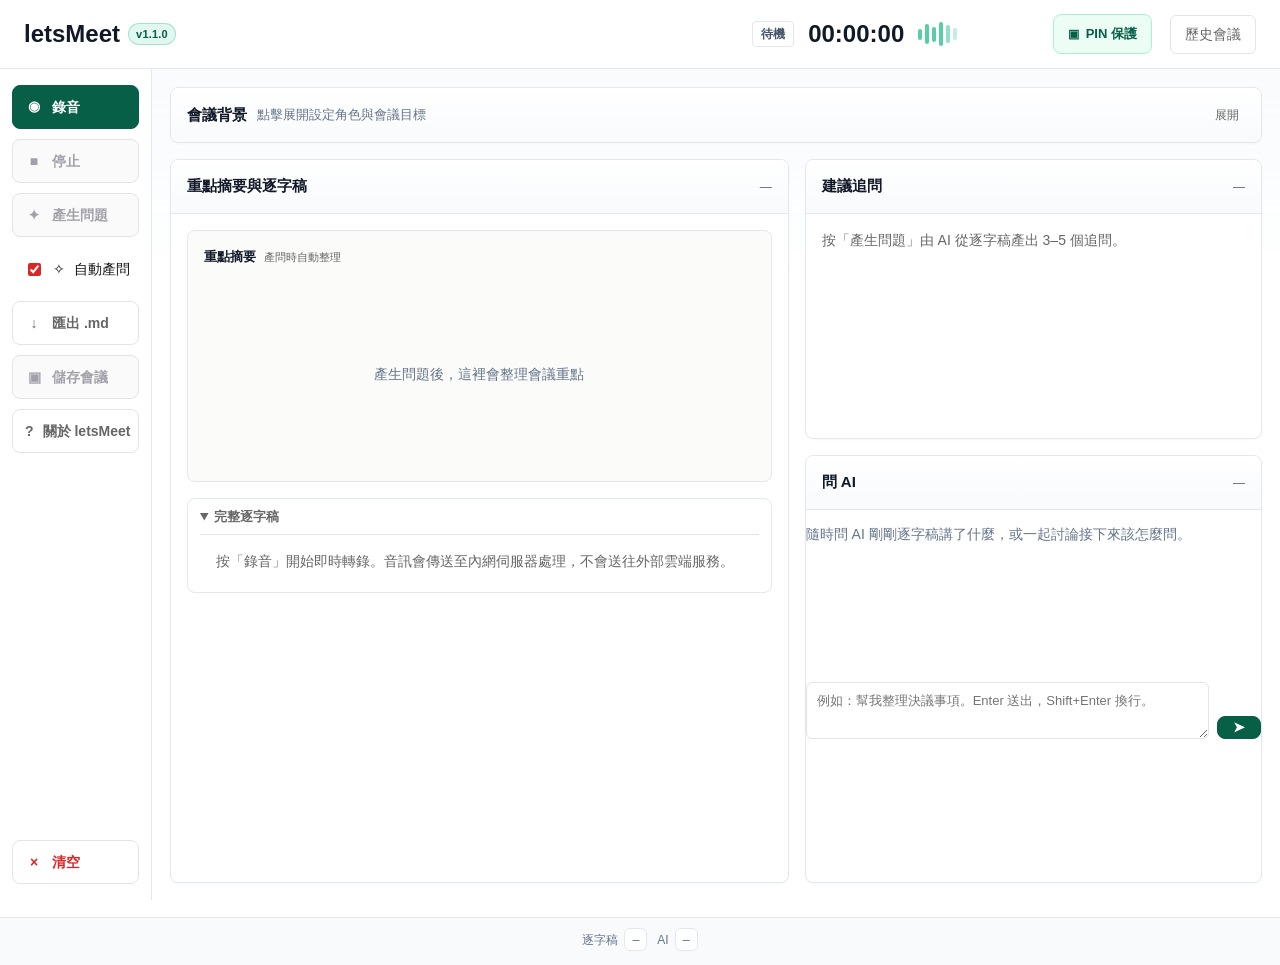
==== frontend/index.html @ a39a8313 "feat(frontend): 關於 letsMeet 面板重寫（信任敘事＋收合技術細節）+ dialog a11y/RWD + v1.1.0 - 關於面板從技術逐條說明改為三段敘事：資料流程 / 降" ====
<!doctype html>
<html lang="zh-Hant">
<head>
  <meta charset="utf-8" />
  <meta name="viewport" content="width=device-width, initial-scale=1" />
  <title>letsMeet</title>
  <link rel="stylesheet" href="assets/style.css?v=cockpit1" />
</head>
<body>
  <header class="bar">
    <div class="bar-inner">
      <span class="logo">letsMeet</span>
      <span class="app-version" title="版本">v1.1.0</span>
      <div class="session-meter" aria-label="會議狀態">
        <span id="connState" class="badge offline">待機</span>
        <span id="elapsed" class="elapsed" aria-label="已錄時間">00:00:00</span>
        <span class="waveform" aria-hidden="true">
          <span></span><span></span><span></span><span></span><span></span><span></span>
        </span>
      </div>
      <span class="pin-status" title="儲存會議時可設定四位 PIN">PIN 保護</span>
      <button id="btnHistory" class="btn ghost top-history" type="button">歷史會議</button>
    </div>
  </header>

  <main class="app-shell">
    <section class="controls" role="group" aria-label="錄音控制">
      <button id="btnStart" class="btn primary rail-action" type="button">
        <span aria-hidden="true">◉</span>
        錄音
      </button>
      <button id="btnStop" class="btn rail-action" type="button" disabled>
        <span aria-hidden="true">■</span>
        停止
      </button>
      <button id="btnAsk" class="btn rail-action" type="button" disabled
              title="逐字稿至少要 3 行才能產出有意義的問題">
        <span aria-hidden="true">✦</span>
        產生問題
      </button>
      <label id="autoAskToggle" class="toggle rail-action" title="每累積數行逐字稿,自動產出追問">
        <input id="chkAutoAsk" type="checkbox" checked />
        <span aria-hidden="true">✧</span>
        自動產問
      </label>
      <button id="btnDownload" class="btn ghost rail-action" type="button">
        <span aria-hidden="true">↓</span>
        匯出 .md
      </button>
      <button id="btnSaveMeeting" class="btn rail-action" type="button" disabled>
        <span aria-hidden="true">▣</span>
        儲存會議
      </button>
      <button id="btnAbout" class="btn ghost rail-action" type="button"
              title="了解 letsMeet 的功能、資料處理與技術細節">
        <span aria-hidden="true">?</span>
        關於 letsMeet
      </button>
      <button id="btnClear" class="btn danger-ghost rail-action" type="button"
              title="清空逐字稿與問題,需要點兩次確認">
        <span aria-hidden="true">×</span>
        清空
      </button>
    </section>

    <div class="cockpit">
      <section class="panel context-panel" aria-labelledby="h-context">
        <div class="panel-head">
          <h2 id="h-context">會議背景</h2>
          <p class="panel-subtitle">點擊展開設定角色與會議目標</p>
          <button id="btnContextToggle" class="context-toggle" type="button"
                  aria-expanded="false" aria-controls="contextBody">展開</button>
        </div>
        <div id="contextBody" class="context-body" hidden>
          <div class="preset-row" role="group" aria-label="情境範本">
            <span class="preset-label">情境範本</span>
            <button class="preset" type="button" data-preset="client">跟甲方溝通</button>
            <button class="preset" type="button" data-preset="engineer">跟工程師溝通</button>
            <button class="preset" type="button" data-preset="pm">跟 PM 溝通</button>
            <button class="preset" type="button" data-preset="eng_pm">工程師 × PM</button>
          </div>
          <div class="context-grid">
            <label class="context-field">
              <span class="context-sublabel">我的角色與重點</span>
              <textarea id="contextHint" class="context-input" rows="3"
                placeholder="例如：我是採購方，重點在價格、交期與保固。"></textarea>
            </label>
            <label class="context-field">
              <span class="context-sublabel">會議資訊</span>
              <textarea id="meetingInfo" class="context-input" rows="3"
                placeholder="例如：今天跟甲方確認驗收標準與交期，目標是敲定第一期交付範圍。"></textarea>
            </label>
          </div>
        </div>
      </section>

      <section class="panel transcript-panel" aria-labelledby="h-transcript">
        <div class="panel-head">
          <h2 id="h-transcript">重點摘要與逐字稿</h2>
          <button id="btnAskRange" class="btn-inline" type="button" hidden
                  title="只針對選取的逐字稿區間產生問題">問選取區間</button>
          <button id="btnClearSel" class="btn-inline ghost-inline" type="button" hidden
                  title="取消選取">取消選取</button>
          <span id="transcriptStat" class="stat">—</span>
        </div>

        <div id="digestArea" class="digest-area" hidden>
          <div class="digest-head">
            <span class="digest-title">重點摘要</span>
            <span class="digest-hint">產問時自動整理</span>
          </div>
          <div id="digestList" class="digest-list"></div>
        </div>

        <details id="transcriptDetails" class="transcript-details" open>
          <summary class="transcript-summary">完整逐字稿</summary>
          <div id="transcript" class="transcript" aria-live="polite">
            <p class="placeholder">
              按「錄音」開始即時轉錄。音訊會傳送至內網伺服器處理，不會送往外部雲端服務。
            </p>
          </div>
        </details>
      </section>

      <aside class="side-stack" aria-label="AI 輔助區">
        <section class="panel questions-panel" aria-labelledby="h-questions">
          <div class="panel-head">
            <h2 id="h-questions">建議追問</h2>
            <span id="questionsStat" class="stat">—</span>
          </div>
          <div id="questions" class="questions">
            <p class="placeholder">按「產生問題」由 AI 從逐字稿產出 3–5 個追問。</p>
          </div>
        </section>

        <section class="panel chat-panel" aria-labelledby="h-chat">
          <div class="panel-head">
            <h2 id="h-chat">問 AI</h2>
            <span id="chatStat" class="stat">—</span>
          </div>
          <div id="chatLog" class="chat-log" aria-live="polite">
            <p class="placeholder">
              隨時問 AI 剛剛逐字稿講了什麼，或一起討論接下來該怎麼問。
            </p>
          </div>
          <form id="chatForm" class="chat-form">
            <textarea id="chatInput" class="chat-input" rows="2"
              placeholder="例如：幫我整理決議事項。Enter 送出，Shift+Enter 換行。"></textarea>
            <button id="chatSend" class="btn primary" type="submit" aria-label="送出">➤</button>
          </form>
        </section>
      </aside>

      <div id="saveMeetingForm" class="save-meeting-form" hidden>
        <div class="save-meeting-form__row">
          <label class="save-meeting-form__label" for="saveMeetingTitle">
            標題
            <span id="titleAiBadge" class="title-ai-badge" hidden>✦ AI 產生標題中…</span>
          </label>
          <input id="saveMeetingTitle" class="save-meeting-form__input" type="text" placeholder="這場會議的標題" />
        </div>
        <div class="save-meeting-form__row">
          <label class="save-meeting-form__label" for="saveMeetingOwner">填寫者</label>
          <input id="saveMeetingOwner" class="save-meeting-form__input" type="text" placeholder="你的名字" />
        </div>
        <div class="save-meeting-form__row">
          <label class="save-meeting-form__label" for="saveMeetingPin">PIN</label>
          <input id="saveMeetingPin" class="save-meeting-form__input pin-input" type="text"
                 inputmode="numeric" maxlength="4" pattern="[0-9]{4}" placeholder="選填 4 位數" />
        </div>
        <div class="save-meeting-form__actions">
          <button id="btnSaveMeetingConfirm" class="btn primary" type="button">確認儲存</button>
          <button id="btnSaveMeetingCancel" class="btn ghost" type="button">取消</button>
          <span id="saveMeetingMsg" class="save-meeting-form__msg" hidden></span>
        </div>
      </div>
    </div>

    <div id="historyModal" class="history-modal" hidden>
      <div class="history-modal__panel">
        <button class="history-modal__close" type="button" aria-label="關閉">×</button>
        <div class="history-modal__listView">
          <div class="history-modal__head">
            <h2>歷史會議</h2>
            <p>受保護的會議需要 PIN 才能查看內容</p>
          </div>
          <input class="history-filter" type="text" placeholder="搜尋會議標題或擁有者" />
          <ul class="history-list"></ul>
        </div>
        <div class="history-modal__detailView" hidden></div>
      </div>
    </div>

    <div id="aboutModal" class="about-modal" hidden
         role="dialog" aria-modal="true" aria-labelledby="aboutTitle" aria-describedby="aboutIntro">
      <div class="about-modal__panel" tabindex="-1">
        <button id="btnAboutClose" class="about-modal__close" type="button" aria-label="關閉">×</button>
        <div class="about-modal__head">
          <span class="about-eyebrow">會議當下的 AI 助理</span>
          <h2 id="aboutTitle">關於 letsMeet</h2>
          <p id="aboutIntro">letsMeet 把會議語音即時整理成逐字稿，並提醒你現在該追問什麼，避免散會後才發現關鍵問題沒有問清楚。</p>
        </div>

        <div class="about-modal__body">
          <section class="about-section about-section--flow">
            <div class="about-section__head">
              <span>01</span>
              <div>
                <h3>一個問題是怎麼產生的</h3>
                <p>letsMeet 不直接猜測會議內容，而是沿著固定資料流程產生建議。</p>
              </div>
            </div>
            <ol class="about-flow" aria-label="資料處理流程">
              <li><b>聽見</b><span>麥克風音訊送到內網後端</span></li>
              <li><b>轉錄</b><span>語音模型產生可核對的逐字稿</span></li>
              <li><b>理解</b><span>AI 讀取逐字稿、會議背景與近期對話</span></li>
              <li><b>建議</b><span>輸出該追問什麼，以及為什麼值得問</span></li>
            </ol>
            <p class="about-flow-note">每一個建議都建立在畫面上看得到的逐字稿上；你可以回頭核對來源，不需要盲目相信 AI。</p>
          </section>

          <section class="about-section about-section--guards">
            <div class="about-section__head">
              <span>02</span>
              <div>
                <h3>系統怎麼降低錯誤</h3>
                <p>透過聚焦、去重與保留上下文，讓建議更接近會議當下。</p>
              </div>
            </div>
            <div class="about-guards">
              <article><b>聚焦最新發言</b><p>主要分析上次產問後的新內容，避免一直追問已經談完的事。</p></article>
              <article><b>保留前段脈絡</b><p>舊內容轉成摘要當背景，長會議也能記得前面已經談過什麼。</p></article>
              <article><b>避免重複問題</b><p>把畫面上已有的問題一起交給 AI，要求尋找不同角度。</p></article>
              <article><b>讓你補充立場</b><p>角色、會議目標和近期 AI 對話會影響下一次建議方向。</p></article>
            </div>
          </section>

          <section class="about-section about-section--trust">
            <div class="about-section__head">
              <span>03</span>
              <div>
                <h3>信任來自誠實揭露限制</h3>
                <p>這是會議輔助工具，不是不可出錯的會議裁判。</p>
              </div>
            </div>
            <ul>
              <li>音訊會傳送至<b>內網 letsMeet 後端</b>進行語音轉錄；目前部署不會把逐字稿與摘要送往外部雲端服務。</li>
              <li>AI 會以逐字稿、會議背景與近期對話為依據產生內容，但語音辨識和 AI 回覆仍可能有誤，<b>重要決議請回頭核對原始內容</b>。</li>
              <li>四位 PIN 是方便內部使用的<b>簡易存取保護</b>，不是帳號權限或高強度加密機制。</li>
            </ul>
          </section>

          <details class="about-tech">
            <summary>查看技術細節</summary>
            <div class="about-tech__body">
              <section class="about-section">
                <h3>語音如何變成逐字稿</h3>
                <ul>
                  <li>瀏覽器把音訊切成 30ms 小包，透過 WebSocket 串流到後端。</li>
                  <li>後端以能量和靜音判斷句子邊界：停頓約 1 秒送出一段；持續說話達 8 秒也會切段。</li>
                  <li><code>faster-whisper</code> 搭配 <code>Breeze-ASR-25</code> 轉錄，並用 VAD 過濾靜音。</li>
                </ul>
              </section>

              <section class="about-section">
                <h3>AI 如何產生追問與摘要</h3>
                <ul>
                  <li>AI 以資深乙方專案經理的角度，優先檢查需求模糊、範圍、決策者、時程資源與費用。</li>
                  <li>自動產問預設開啟；每累積 8 行新發言觸發一次，整場至少要有 3 行逐字稿。</li>
                  <li>每次聚焦上次產問後的新發言，搭配前段摘要和近期「問 AI」對話維持脈絡並減少重複。</li>
                  <li>超過約 6000 字時，較舊內容會壓成摘要，最近約 4000 字保留原文。</li>
                  <li>重點摘要會在產問時同步更新；沒有產問時，摘要區可能維持空白。</li>
                </ul>
              </section>

              <section class="about-section">
                <h3>問 AI 與會議背景</h3>
                <ul>
                  <li>「問 AI」會參考目前逐字稿、會議背景和已產生的問題，回覆以 SSE 即時顯示。</li>
                  <li>角色與會議資訊會保存在這台瀏覽器；中途修改後，下一次產問與 AI 回覆就會使用新背景。</li>
                  <li>背景不會回頭改寫已產生的問題，也不會改變中立的重點摘要。</li>
                </ul>
              </section>
            </div>
          </details>
        </div>
      </div>
    </div>
  </main>

  <footer class="app-footer">
    <span class="app-footer__models" id="modelInfo">
      <span class="model-chip" title="即時逐字稿模型">逐字稿 <code id="asrModel">—</code></span>
      <span class="model-chip" title="產問／摘要／問 AI 模型">AI <code id="llmModel">—</code></span>
    </span>
  </footer>

  <script src="assets/app.js?v=cockpit2"></script>
</body>
</html>
---- frontend/assets/style.css ----
/* letsMeet — 簡潔工具感版型 */

* {
  box-sizing: border-box;
}

/* ── Cockpit redesign --------------------------------------------------- */
:root {
  --surface: #ffffff;
  --surface-soft: #f8fafc;
  --surface-warm: #fbfbfa;
  --ink: #111827;
  --ink-soft: #475569;
  --ink-muted: #64748b;
  --border: #e2e8f0;
  --border-strong: #cbd5e1;
  --accent: #047857;
  --accent-soft: #ecfdf5;
  --accent-border: #a7f3d0;
  --blue-soft: #eff6ff;
  --blue: #2563eb;
  --shadow: 0 18px 45px rgba(15, 23, 42, 0.08);
  --rail-width: 132px;
}

html { background: var(--surface-soft); }

body {
  background:
    linear-gradient(180deg, rgba(248, 250, 252, 0.82), rgba(255, 255, 255, 0.94) 280px),
    var(--surface-soft);
  color: var(--ink);
}

.bar {
  background: rgba(255, 255, 255, 0.9);
  backdrop-filter: saturate(180%) blur(18px);
  border-bottom: 1px solid var(--border);
}

.bar-inner {
  max-width: none;
  min-height: 68px;
  padding: 10px 24px;
  gap: 18px;
}

.logo {
  font-size: 24px;
  font-weight: 750;
  letter-spacing: 0;
}

.session-meter {
  margin-left: auto;
  display: inline-flex;
  align-items: center;
  gap: 14px;
  min-width: 360px;
  justify-content: center;
}

.bar-inner .badge {
  margin-left: 0;
  border-color: var(--border);
  background: #fff;
  color: var(--ink-soft);
  font-weight: 700;
}

.bar-inner .badge.recording {
  background: #fef2f2;
  color: #b91c1c;
}

.bar-inner .elapsed {
  color: var(--ink);
  font-size: 24px;
  font-weight: 720;
}

.waveform {
  display: inline-flex;
  align-items: center;
  gap: 3px;
  height: 28px;
}

.waveform span {
  display: block;
  width: 4px;
  border-radius: 999px;
  background: #10b981;
  opacity: 0.7;
}

.waveform span:nth-child(1) { height: 11px; }
.waveform span:nth-child(2) { height: 20px; }
.waveform span:nth-child(3) { height: 15px; }
.waveform span:nth-child(4) { height: 24px; }
.waveform span:nth-child(5) { height: 18px; opacity: 0.45; }
.waveform span:nth-child(6) { height: 12px; opacity: 0.25; }

.pin-status {
  display: inline-flex;
  align-items: center;
  gap: 7px;
  padding: 9px 14px;
  border: 1px solid var(--accent-border);
  border-radius: 8px;
  background: var(--accent-soft);
  color: #065f46;
  font-size: 13px;
  font-weight: 700;
  white-space: nowrap;
}

.pin-status::before {
  content: "▣";
  font-size: 12px;
}

.top-history { white-space: nowrap; }

main.app-shell {
  max-width: none;
  width: 100%;
  min-height: calc(100vh - 69px);
  padding: 0;
  display: grid;
  grid-template-columns: var(--rail-width) minmax(0, 1fr);
  gap: 0;
}

.controls {
  position: sticky;
  top: 69px;
  align-self: start;
  height: calc(100vh - 69px);
  padding: 16px 12px;
  flex-direction: column;
  flex-wrap: nowrap;
  align-items: stretch;
  gap: 10px;
  border-right: 1px solid var(--border);
  background: rgba(255, 255, 255, 0.86);
}

.rail-action,
.controls .toggle {
  width: 100%;
  justify-content: flex-start;
}

.controls .btn,
.controls .toggle {
  display: inline-flex;
  align-items: center;
  gap: 9px;
  min-height: 44px;
  padding: 10px 12px;
  border-radius: 8px;
  font-size: 14px;
  font-weight: 650;
}

.controls .btn span,
.controls .toggle > span:first-of-type {
  width: 18px;
  text-align: center;
}

.controls .btn.primary {
  background: #065f46;
  border-color: #065f46;
  color: #fff;
}

body.is-recording .controls .btn.primary,
body.is-recording .controls .btn.primary:disabled {
  background: #dc2626;
  border-color: #dc2626;
}

body.is-recording .btn.primary::before { content: ""; }

#btnClear {
  margin-left: 0;
  margin-top: auto;
}

.cockpit {
  padding: 18px;
  display: grid;
  grid-template-columns: minmax(440px, 1.15fr) minmax(360px, 0.85fr);
  grid-template-areas:
    "context context"
    "transcript side"
    "save save";
  align-content: start;
  gap: 16px;
}

.panel {
  border-color: var(--border);
  border-radius: 8px;
  background: rgba(255, 255, 255, 0.96);
  box-shadow: 0 1px 2px rgba(15, 23, 42, 0.03);
}

.panel-head {
  min-height: 54px;
  padding: 13px 16px;
  background: linear-gradient(180deg, #ffffff, #f8fafc);
  border-bottom-color: var(--border);
  gap: 10px;
}

.panel-head h2 {
  font-size: 15px;
  color: var(--ink);
  letter-spacing: 0;
  text-transform: none;
  font-weight: 760;
}

.panel-head .stat { color: var(--ink-muted); }

.panel-subtitle {
  margin: 0;
  color: var(--ink-muted);
  font-size: 13px;
}

.context-panel { grid-area: context; }
.context-panel .panel-head { border-bottom: 0; }

.context-toggle {
  margin-left: auto;
  border: 1px solid var(--border);
  border-radius: 7px;
  background: #fff;
  color: var(--ink-soft);
  font: inherit;
  font-size: 13px;
  padding: 7px 12px;
  cursor: pointer;
}

.context-body { padding: 0 16px 16px; }
.context-body[hidden] { display: none; }

.preset-row {
  margin-bottom: 12px;
  gap: 8px;
}

.preset-label,
.context-sublabel {
  color: var(--ink-muted);
  font-weight: 650;
}

.preset {
  border-radius: 999px;
  border-color: var(--border);
  background: #fff;
  color: var(--ink-soft);
}

.preset.active {
  background: var(--accent-soft);
  border-color: var(--accent-border);
  color: #065f46;
}

.context-grid {
  display: grid;
  grid-template-columns: repeat(2, minmax(0, 1fr));
  gap: 12px;
}

.context-field {
  display: grid;
  gap: 6px;
}

.context-input,
.chat-input,
.save-meeting-form__input,
.history-filter {
  border-color: var(--border);
  border-radius: 8px;
  background: #fff;
  color: var(--ink);
}

.context-input { min-height: 86px; }

.transcript-panel {
  grid-area: transcript;
  min-height: calc(100vh - 176px);
}

.digest-area {
  margin: 16px;
  padding: 16px;
  border: 1px solid var(--border);
  border-radius: 8px;
  background: var(--surface-warm);
}

.digest-area[hidden] { display: block; }

.digest-area[hidden] .digest-list {
  min-height: 180px;
  display: grid;
  place-items: center;
}

.digest-area[hidden] .digest-list::before {
  content: "產生問題後，這裡會整理會議重點";
  color: var(--ink-muted);
  font-size: 14px;
}

.digest-head {
  border-bottom-color: var(--border);
  padding-bottom: 10px;
  margin-bottom: 10px;
}

.digest-title {
  color: var(--ink);
  font-size: 16px;
  font-weight: 760;
}

.digest-hint { color: #047857; }

.digest-block {
  border: 0;
  border-radius: 0;
  background: transparent;
  padding: 0;
}

.digest-meta { color: var(--accent); }

.digest-text {
  color: var(--ink);
  font-size: 15px;
  line-height: 1.7;
}

.transcript-details {
  margin: 16px;
  border: 1px solid var(--border);
  border-radius: 8px;
  overflow: hidden;
  background: #fff;
}

.transcript-summary {
  padding: 13px 16px;
  background: #fff;
  color: var(--ink);
  font-weight: 720;
}

.transcript {
  max-height: min(42vh, 420px);
  padding: 4px 16px 16px;
}

.transcript .line {
  display: grid;
  grid-template-columns: 82px minmax(0, 1fr);
  gap: 12px;
  border-radius: 7px;
  padding: 8px 6px;
}

.transcript .ts { color: var(--ink-muted); }

.transcript .line:hover,
.transcript .line.selected {
  background: var(--blue-soft);
}

.side-stack {
  grid-area: side;
  display: grid;
  grid-template-rows: minmax(280px, auto) minmax(280px, 1fr);
  gap: 16px;
}

.questions-panel,
.chat-panel { min-width: 0; }

.questions {
  max-height: none;
  padding: 12px;
}

.question-card {
  display: grid;
  grid-template-columns: 34px minmax(0, 1fr) 28px;
  gap: 12px;
  border-color: var(--border);
  border-radius: 8px;
  background: #fff;
  padding: 13px;
}

.q-num {
  width: 30px;
  height: 30px;
  border-radius: 7px;
  border-color: var(--border-strong);
  color: var(--ink);
  background: #fff;
  font-weight: 760;
}

.q-text {
  color: var(--ink);
  font-size: 14px;
  line-height: 1.5;
}

.q-why { color: var(--ink-muted); }

.q-source {
  display: inline-flex;
  width: fit-content;
  margin-top: 8px;
  border-radius: 999px;
  background: var(--accent-soft);
  color: #065f46;
}

.q-del { border-radius: 6px; }

.chat-panel {
  display: flex;
  flex-direction: column;
}

.chat-log {
  min-height: 160px;
  max-height: min(34vh, 340px);
  background: #fff;
}

.chat-msg { border-radius: 8px; }
.chat-msg.assistant { background: #f1f5f9; }

.chat-form {
  border-top-color: var(--border);
  background: #fff;
}

.chat-input { min-height: 48px; }

#chatSend {
  width: 44px;
  min-width: 44px;
  padding: 0;
  border-radius: 8px;
  background: #065f46;
  border-color: #065f46;
}

.save-meeting-form {
  grid-area: save;
  border-color: var(--border);
  background: #fff;
  box-shadow: var(--shadow);
  display: grid;
  grid-template-columns: minmax(180px, 1fr) minmax(160px, 0.6fr) minmax(120px, 0.45fr) auto;
  align-items: end;
  gap: 12px;
}

.save-meeting-form[hidden] { display: none; }

.save-meeting-form__row {
  display: grid;
  gap: 6px;
  align-items: stretch;
}

.save-meeting-form__label {
  flex: none;
  text-align: left;
  font-weight: 700;
}

.pin-input {
  text-align: center;
  font-variant-numeric: tabular-nums;
  letter-spacing: 0.24em;
}

.save-meeting-form__actions { align-self: end; }

.history-modal {
  justify-content: flex-end;
  padding: 0;
  background: rgba(15, 23, 42, 0.18);
}

.history-modal__panel {
  width: min(420px, 100vw);
  max-width: none;
  height: 100vh;
  max-height: none;
  border-width: 0 0 0 1px;
  border-color: var(--border);
  border-radius: 0;
  box-shadow: -24px 0 60px rgba(15, 23, 42, 0.14);
}

.history-modal__head {
  padding: 22px 48px 12px 18px;
}

.history-modal__head h2 {
  margin: 0;
  font-size: 20px;
}

.history-modal__head p {
  margin: 6px 0 0;
  color: var(--ink-muted);
  font-size: 13px;
}

.history-filter {
  margin: 0 18px 12px;
  padding: 11px 12px;
  border: 1px solid var(--border);
  background: #fff;
}

.history-list {
  padding: 0 14px 18px;
}

.history-list__item {
  position: relative;
  margin-bottom: 10px;
  border: 1px solid var(--border);
  border-radius: 8px;
  background: #fff;
  padding: 14px;
}

.history-list__item:hover { background: #f8fafc; }

.history-list__lock {
  display: inline-flex;
  width: fit-content;
  margin-top: 8px;
  border-radius: 999px;
  padding: 3px 8px;
  background: var(--accent-soft);
  color: #065f46;
  font-size: 12px;
  font-weight: 700;
}

.history-list__lock::before {
  content: "▣";
  margin-right: 5px;
}

.history-detail__back {
  margin: 16px 16px 0;
  width: fit-content;
}

.history-detail__title,
.history-detail__meta,
.history-detail__section-label,
.history-detail__summary,
.history-detail__transcript-details,
.history-detail__questions {
  margin-left: 18px;
  margin-right: 18px;
}

.placeholder { color: var(--ink-muted); }

@media (max-width: 1120px) {
  .session-meter { min-width: 260px; }

  .cockpit {
    grid-template-columns: minmax(0, 1fr);
    grid-template-areas:
      "context"
      "transcript"
      "side"
      "save";
  }

  .transcript-panel { min-height: auto; }
}

@media (max-width: 760px) {
  .bar-inner {
    flex-wrap: wrap;
    padding: 10px 14px;
  }

  .logo { font-size: 21px; }

  .session-meter {
    order: 3;
    min-width: 100%;
    justify-content: flex-start;
    gap: 10px;
  }

  .bar-inner .elapsed { font-size: 20px; }

  main.app-shell { grid-template-columns: 1fr; }

  .controls {
    position: static;
    height: auto;
    flex-direction: row;
    overflow-x: auto;
    border-right: 0;
    border-bottom: 1px solid var(--border);
  }

  .controls .btn,
  .controls .toggle {
    width: auto;
    white-space: nowrap;
  }

  #btnClear { margin-top: 0; }

  .cockpit { padding: 12px; }

  .context-grid,
  .save-meeting-form {
    grid-template-columns: 1fr;
  }

  .side-stack { grid-template-rows: auto; }

  .history-modal__panel { width: 100vw; }
}

:root {
  --fg: #111;
  --muted: #666;
  --line: #e4e4e7;
  --bg: #fff;
  --danger: #dc2626;
  --danger-soft: #fee2e2;
  --danger-border: #fca5a5;
  --focus: #2563eb;
  font-family: -apple-system, BlinkMacSystemFont, "Segoe UI", "Noto Sans TC",
    "PingFang TC", "Microsoft JhengHei", sans-serif;
  font-size: 14px;
  color: var(--fg);
  background: var(--bg);
}

body {
  margin: 0;
  min-height: 100vh;
  line-height: 1.5;
}

/* ── 頂列 ───────────────────────────────────────────── */
.bar {
  border-bottom: 1px solid var(--line);
  position: sticky;
  top: 0;
  background: var(--bg);
  z-index: 10;
}

.bar-inner {
  max-width: 960px;
  margin: 0 auto;
  padding: 10px clamp(16px, 4vw, 24px);
  display: flex;
  align-items: center;
  gap: 12px;
}

.logo {
  font-weight: 600;
  letter-spacing: -0.01em;
}

.bar-inner .badge {
  margin-left: auto;
  font-size: 12px;
  padding: 3px 8px;
  border-radius: 4px;
  border: 1px solid var(--line);
  color: var(--muted);
  background: #fafafa;
  display: inline-flex;
  align-items: center;
  gap: 6px;
}

.bar-inner .badge.connecting {
  color: #92400e;
  background: #fef3c7;
  border-color: #fcd34d;
}

.bar-inner .badge.online {
  color: #166534;
  background: #dcfce7;
  border-color: #86efac;
}

.bar-inner .badge.recording {
  color: #991b1b;
  background: var(--danger-soft);
  border-color: var(--danger-border);
}

.bar-inner .badge.recording::before {
  content: "";
  width: 6px;
  height: 6px;
  border-radius: 50%;
  background: var(--danger);
  animation: pulse 1.2s ease-in-out infinite;
}

@keyframes pulse {
  0%, 100% { opacity: 1; }
  50% { opacity: 0.3; }
}

/* ── 暫停後：儲存會議按鈕的「該存了」提示（波浪光 + 呼吸光暈）── */
#btnSaveMeeting.is-ready {
  position: relative;
  overflow: hidden;
  border-color: #065f46;
  color: #065f46;
  animation: save-glow 1.8s ease-in-out infinite;
}

/* 橫掃的波浪高光 */
#btnSaveMeeting.is-ready::after {
  content: "";
  position: absolute;
  inset: 0;
  pointer-events: none;
  background: linear-gradient(
    100deg,
    transparent 20%,
    rgba(16, 185, 129, 0.35) 45%,
    rgba(52, 211, 153, 0.55) 50%,
    rgba(16, 185, 129, 0.35) 55%,
    transparent 80%
  );
  transform: translateX(-120%);
  animation: save-wave 1.8s ease-in-out infinite;
}

@keyframes save-glow {
  0%, 100% { box-shadow: 0 0 0 0 rgba(16, 185, 129, 0.35); }
  50%      { box-shadow: 0 0 14px 3px rgba(16, 185, 129, 0.55); }
}

@keyframes save-wave {
  0%   { transform: translateX(-120%); }
  60%  { transform: translateX(120%); }
  100% { transform: translateX(120%); }
}

@media (prefers-reduced-motion: reduce) {
  #btnSaveMeeting.is-ready { animation: none; }
  #btnSaveMeeting.is-ready::after { animation: none; display: none; }
}

/* ── 按下儲存後：表單本身發波浪光，把視線帶到最下面那行 ── */
.save-meeting-form.is-flash {
  position: relative;
  overflow: hidden;
  animation: save-glow 1.8s ease-in-out 2;
}
.save-meeting-form.is-flash::after {
  content: "";
  position: absolute;
  inset: 0;
  z-index: 5;
  pointer-events: none;
  border-radius: inherit;
  background: linear-gradient(
    100deg,
    transparent 20%,
    rgba(16, 185, 129, 0.22) 45%,
    rgba(52, 211, 153, 0.4) 50%,
    rgba(16, 185, 129, 0.22) 55%,
    transparent 80%
  );
  transform: translateX(-120%);
  animation: save-wave 1.8s ease-in-out 2;
}

/* ── AI 產生標題中的明顯提示徽章 ── */
.title-ai-badge {
  display: inline-flex;
  align-items: center;
  gap: 4px;
  margin-left: 8px;
  padding: 2px 9px;
  border-radius: 999px;
  font-size: 12px;
  font-weight: 700;
  letter-spacing: 0.02em;
  color: #065f46;
  background: rgba(16, 185, 129, 0.14);
  border: 1px solid rgba(16, 185, 129, 0.4);
  vertical-align: middle;
  animation: badge-pulse 1.1s ease-in-out infinite;
}
.title-ai-badge[hidden] { display: none; }

.save-meeting-form__input.is-ai-loading {
  border-color: rgba(16, 185, 129, 0.55);
  box-shadow: 0 0 0 3px rgba(16, 185, 129, 0.12);
}

@keyframes badge-pulse {
  0%, 100% { opacity: 1; box-shadow: 0 0 0 0 rgba(16, 185, 129, 0.4); }
  50%      { opacity: 0.75; box-shadow: 0 0 8px 2px rgba(16, 185, 129, 0.45); }
}

@media (prefers-reduced-motion: reduce) {
  .save-meeting-form.is-flash,
  .save-meeting-form.is-flash::after { animation: none; }
  .title-ai-badge { animation: none; }
}

.bar-inner .elapsed {
  font-variant-numeric: tabular-nums;
  font-size: 13px;
  color: var(--muted);
}

/* ── 主區 ───────────────────────────────────────────── */
main {
  max-width: 960px;
  margin: 0 auto;
  padding: clamp(16px, 3vw, 24px);
  display: flex;
  flex-direction: column;
  gap: clamp(16px, 2.5vw, 20px);
}

/* ── 按鈕列 ─────────────────────────────────────────── */
.controls {
  display: flex;
  flex-wrap: wrap;
  gap: 8px;
  align-items: center;
}

.btn {
  font: inherit;
  padding: 8px 14px;
  border: 1px solid var(--line);
  background: #fff;
  color: var(--fg);
  border-radius: 6px;
  cursor: pointer;
  transition: background 150ms cubic-bezier(0.4, 0, 0.2, 1),
              border-color 150ms cubic-bezier(0.4, 0, 0.2, 1),
              color 150ms cubic-bezier(0.4, 0, 0.2, 1);
}

.btn:hover:not(:disabled) {
  border-color: var(--fg);
}

.btn:active:not(:disabled) {
  transform: translateY(1px);
}

.btn:disabled {
  color: #a1a1aa;
  background: #fafafa;
  border-color: var(--line);
  cursor: not-allowed;
  opacity: 1;
}

.btn.primary {
  background: var(--fg);
  color: #fff;
  border-color: var(--fg);
  padding: 9px 18px;
  font-weight: 600;
}

.btn.primary:hover:not(:disabled) {
  background: #000;
}

.btn.primary:disabled {
  background: #d4d4d8;
  color: #fff;
  border-color: #d4d4d8;
}

.btn.ghost {
  color: var(--muted);
}

.btn.danger-ghost {
  color: var(--danger);
  border-color: var(--line);
}

.btn.danger-ghost:hover:not(:disabled) {
  border-color: var(--danger);
  background: var(--danger-soft);
}

.btn.danger-ghost.confirm {
  background: var(--danger);
  color: #fff;
  border-color: var(--danger);
}

/* 把 ghost 推到右邊 → 視覺上分動作組 vs 後處理組 */
#btnClear { margin-left: auto; }

/* 錄音中:primary 按鈕保留紅色強度,disabled 但視覺仍是主角 */
body.is-recording .btn.primary {
  background: var(--danger);
  border-color: var(--danger);
  color: #fff;
}

body.is-recording .btn.primary:disabled {
  background: var(--danger);
  border-color: var(--danger);
  color: #fff;
  opacity: 1;
}

body.is-recording .btn.primary::before {
  content: "● ";
  animation: pulse 1.2s ease-in-out infinite;
}

/* ── focus ring(WCAG 2.4.7) ────────────────────────── */
.btn:focus-visible,
.badge:focus-visible {
  outline: 2px solid var(--focus);
  outline-offset: 2px;
}

.btn.primary:focus-visible {
  outline-color: #fff;
  box-shadow: 0 0 0 4px var(--focus);
}

/* ── Panel ──────────────────────────────────────────── */
.panel {
  border: 1px solid var(--line);
  border-radius: 8px;
  overflow: hidden;
}

.panel-head {
  display: flex;
  align-items: center;
  padding: 12px clamp(12px, 2.5vw, 16px);
  border-bottom: 1px solid var(--line);
  background: #fafafa;
}

.panel-head h2 {
  margin: 0;
  font-size: 12px;
  font-weight: 600;
  text-transform: uppercase;
  letter-spacing: 0.04em;
  color: var(--muted);
}

.panel-head .stat {
  margin-left: auto;
  font-size: 12px;
  color: var(--muted);
  font-variant-numeric: tabular-nums;
}

/* ── 逐字稿 ─────────────────────────────────────────── */
.transcript {
  padding: 12px clamp(12px, 2.5vw, 16px);
  max-height: min(50vh, 360px);
  overflow-y: auto;
  scrollbar-width: thin;
  scrollbar-color: #d4d4d8 transparent;
}

.transcript::-webkit-scrollbar { width: 8px; }
.transcript::-webkit-scrollbar-track { background: transparent; }
.transcript::-webkit-scrollbar-thumb {
  background: #d4d4d8;
  border-radius: 4px;
}
.transcript::-webkit-scrollbar-thumb:hover { background: #a1a1aa; }

.transcript .placeholder,
.questions .placeholder {
  color: var(--muted);
  margin: 4px 0;
}

.transcript .line {
  margin: 0 0 6px 0;
  display: flex;
  gap: 12px;
  align-items: baseline;
}

.transcript .ts {
  color: var(--muted);
  font-size: 12px;
  font-variant-numeric: tabular-nums;
  flex: 0 0 auto;
  min-width: 44px;
}

.transcript .x {
  flex: 1;
}

/* ── 問題卡 ─────────────────────────────────────────── */
.questions {
  padding: 12px clamp(12px, 2.5vw, 16px);
  display: flex;
  flex-direction: column;
}

.question-card {
  display: flex;
  gap: 10px;
  padding: 12px 0;
  border-bottom: 1px solid var(--line);
}

.question-card:first-child {
  padding-top: 0;
}

.question-card:last-child {
  border-bottom: none;
}

.question-card .q-num {
  flex: 0 0 auto;
  color: var(--muted);
  font-variant-numeric: tabular-nums;
  font-size: 13px;
  min-width: 22px;
}

.question-card .q-body {
  flex: 1;
}

.question-card .q-text {
  margin: 0 0 4px 0;
  font-size: 15px;
  font-weight: 500;
  line-height: 1.5;
}

.question-card .q-why {
  margin: 0;
  font-size: 13px;
  color: var(--muted);
}

/* ── 自動產問 toggle ────────────────────────────────── */
.toggle {
  display: inline-flex;
  align-items: center;
  gap: 6px;
  font-size: 13px;
  color: var(--muted);
  cursor: pointer;
  user-select: none;
  padding: 7px 4px;
}

.toggle input {
  accent-color: var(--danger);
  width: 15px;
  height: 15px;
  cursor: pointer;
}

.toggle:has(input:checked) {
  color: var(--fg);
  font-weight: 500;
}

/* ── 會議背景設定 ───────────────────────────────────── */
.context-toggle {
  margin-left: auto;
  font: inherit;
  font-size: 12px;
  background: none;
  border: none;
  color: var(--muted);
  cursor: pointer;
  padding: 2px 6px;
  border-radius: 4px;
}

.context-toggle:hover { color: var(--fg); }

.context-toggle:focus-visible {
  outline: 2px solid var(--focus);
  outline-offset: 2px;
}

.context-body {
  padding: 12px clamp(12px, 2.5vw, 16px);
}

/* 情境範本快速選 */
.preset-row {
  display: flex;
  flex-wrap: wrap;
  align-items: center;
  gap: 8px;
  margin-bottom: 10px;
}

.preset-label {
  font-size: 12px;
  color: var(--muted);
  margin-right: 2px;
}

.preset {
  font: inherit;
  font-size: 12px;
  padding: 5px 12px;
  border: 1px solid var(--line);
  background: #fff;
  color: var(--fg);
  border-radius: 999px;
  cursor: pointer;
  transition: background 120ms, border-color 120ms, color 120ms;
}

.preset:hover {
  border-color: var(--fg);
}

.preset.active {
  background: var(--danger-soft);
  border-color: var(--danger-border);
  color: #991b1b;
  font-weight: 500;
}

.preset:focus-visible {
  outline: 2px solid var(--focus);
  outline-offset: 2px;
}

.context-sublabel {
  display: block;
  font-size: 12px;
  color: var(--muted);
  margin-bottom: 4px;
}
.context-sublabel:not(:first-of-type),
.context-input + .context-sublabel {
  margin-top: 12px;
}

.context-input {
  width: 100%;
  font: inherit;
  font-size: 13px;
  color: var(--fg);
  border: 1px solid var(--line);
  border-radius: 6px;
  padding: 8px 10px;
  resize: vertical;
  min-height: 44px;
}

.context-input:focus-visible {
  outline: 2px solid var(--focus);
  outline-offset: 1px;
  border-color: var(--focus);
}

/* ── panel-head 內的 inline 動作按鈕 ─────────────────── */
.btn-inline {
  font: inherit;
  font-size: 12px;
  padding: 4px 10px;
  border: 1px solid var(--danger-border);
  background: var(--danger-soft);
  color: #991b1b;
  border-radius: 5px;
  cursor: pointer;
  margin-left: 12px;
}

.btn-inline:hover:not(:disabled) { border-color: var(--danger); }

.btn-inline:disabled {
  opacity: 0.5;
  cursor: not-allowed;
}

.btn-inline.ghost-inline {
  background: #fff;
  border-color: var(--line);
  color: var(--muted);
  margin-left: 6px;
}

.btn-inline.ghost-inline:hover { color: var(--fg); border-color: var(--fg); }

.btn-inline:focus-visible {
  outline: 2px solid var(--focus);
  outline-offset: 2px;
}

/* ── 逐字稿行:可點選 + 選取高亮 ────────────────────── */
.transcript .line {
  cursor: pointer;
  border-radius: 4px;
  padding: 2px 6px;
  margin-left: -6px;
  margin-right: -6px;
  transition: background 120ms;
}

.transcript .line:hover { background: #f4f4f5; }

.transcript .line.selected {
  background: var(--danger-soft);
}

.transcript .line.selected .ts { color: #991b1b; }

.transcript .line:focus-visible {
  outline: 2px solid var(--focus);
  outline-offset: -2px;
}

/* ── 問題卡:來源標籤 + 刪除鈕 ──────────────────────── */
.question-card {
  position: relative;
  align-items: flex-start;
}

.question-card .q-source {
  display: inline-block;
  margin-top: 6px;
  font-size: 11px;
  padding: 1px 7px;
  border-radius: 999px;
  border: 1px solid var(--line);
  color: var(--muted);
  background: #fafafa;
}

.question-card .q-source-auto {
  color: #92400e;
  background: #fef3c7;
  border-color: #fcd34d;
}

.question-card .q-source-range {
  color: #991b1b;
  background: var(--danger-soft);
  border-color: var(--danger-border);
}

.question-card .q-del {
  flex: 0 0 auto;
  background: none;
  border: none;
  color: #a1a1aa;
  cursor: pointer;
  font-size: 18px;
  line-height: 1;
  padding: 2px 6px;
  border-radius: 4px;
  align-self: flex-start;
}

.question-card .q-del:hover {
  color: var(--danger);
  background: var(--danger-soft);
}

.question-card .q-del:focus-visible {
  outline: 2px solid var(--focus);
  outline-offset: 2px;
}

/* ── 錯誤橫幅(role=alert) ───────────────────────────── */
.error-banner {
  display: flex;
  align-items: center;
  gap: 8px;
  background: var(--danger-soft);
  border: 1px solid var(--danger-border);
  color: #991b1b;
  padding: 10px 14px;
  border-radius: 6px;
  margin-bottom: 12px;
  font-size: 13px;
  position: sticky;
  top: 52px;
  z-index: 5;
}

.error-banner .error-text {
  flex: 1;
}

.error-banner .error-close {
  background: none;
  border: none;
  color: #991b1b;
  cursor: pointer;
  font-size: 18px;
  line-height: 1;
  padding: 2px 6px;
  border-radius: 4px;
}

.error-banner .error-close:hover {
  background: rgba(220, 38, 38, 0.1);
}

.error-banner .error-close:focus-visible {
  outline: 2px solid var(--focus);
  outline-offset: 2px;
}

/* ── 重點摘要 ──────────────────────────────────────── */
.digest-area {
  margin-bottom: 12px;
  border: 1px solid var(--line);
  border-radius: 8px;
  background: #fafafa;
  padding: 10px 12px;
}

.digest-head {
  display: flex;
  align-items: baseline;
  gap: 8px;
  margin-bottom: 8px;
}

.digest-title {
  font-size: 13px;
  font-weight: 600;
}

.digest-hint {
  font-size: 11px;
  color: var(--muted);
}

.digest-block + .digest-block {
  margin-top: 10px;
  padding-top: 10px;
  border-top: 1px dashed var(--line);
}

.digest-meta {
  font-size: 11px;
  color: var(--muted);
  margin-bottom: 3px;
}

.digest-text {
  font-size: 13px;
  white-space: pre-wrap;
  line-height: 1.55;
}

.digest-text.digest-failed {
  color: var(--muted);
  font-style: italic;
}

/* 完整逐字稿折疊 */
.transcript-details {
  border: 1px solid var(--line);
  border-radius: 8px;
  padding: 0 12px;
}

.transcript-summary {
  cursor: pointer;
  font-size: 13px;
  color: var(--muted);
  padding: 8px 0;
  user-select: none;
}

.transcript-summary:hover { color: var(--fg); }

.transcript-details[open] .transcript-summary {
  border-bottom: 1px solid var(--line);
  margin-bottom: 8px;
}

/* ── Chat ─────────────────────────────────────────── */
.chat-log {
  display: flex;
  flex-direction: column;
  gap: 8px;
  max-height: 360px;
  overflow-y: auto;
  margin-bottom: 12px;
}

.chat-msg {
  max-width: 85%;
  padding: 8px 12px;
  border-radius: 12px;
  font-size: 13px;
  line-height: 1.55;
  white-space: pre-wrap;
  word-break: break-word;
}

.chat-user {
  align-self: flex-end;
  background: var(--focus);
  color: #fff;
  border-bottom-right-radius: 4px;
}

.chat-assistant {
  align-self: flex-start;
  background: #f4f4f5;
  color: var(--fg);
  border-bottom-left-radius: 4px;
}

.chat-form {
  display: flex;
  gap: 8px;
  align-items: flex-end;
}

.chat-input {
  flex: 1;
  font: inherit;
  font-size: 13px;
  color: var(--fg);
  border: 1px solid var(--line);
  border-radius: 6px;
  padding: 8px 10px;
  resize: vertical;
  min-height: 44px;
}

.chat-input:focus-visible {
  outline: 2px solid var(--focus);
  outline-offset: 1px;
  border-color: var(--focus);
}

/* ── 存成會議記錄：inline 表單 ───────────────────────────── */
.save-meeting-form {
  border: 1px solid var(--line);
  border-radius: 8px;
  padding: 14px clamp(12px, 2.5vw, 16px);
  background: #fafafa;
  display: flex;
  flex-direction: column;
  gap: 10px;
}

/* hidden 屬性要壓過上面的 display:flex，否則表單載入即展開 */
.save-meeting-form[hidden] {
  display: none;
}

.save-meeting-form__row {
  display: flex;
  align-items: center;
  gap: 10px;
}

.save-meeting-form__label {
  font-size: 13px;
  color: var(--muted);
  flex: 0 0 60px;
  text-align: right;
}

.save-meeting-form__input {
  flex: 1;
  font: inherit;
  font-size: 13px;
  color: var(--fg);
  border: 1px solid var(--line);
  border-radius: 6px;
  padding: 6px 10px;
  min-height: 36px;
}

.save-meeting-form__input:focus-visible {
  outline: 2px solid var(--focus);
  outline-offset: 1px;
  border-color: var(--focus);
}

.save-meeting-form__actions {
  display: flex;
  align-items: center;
  gap: 8px;
  flex-wrap: wrap;
}

.save-meeting-form__msg {
  font-size: 13px;
  padding: 4px 8px;
  border-radius: 4px;
}

.save-meeting-form__msg--ok {
  color: #166534;
  background: #dcfce7;
  border: 1px solid #86efac;
}

.save-meeting-form__msg--error {
  color: #991b1b;
  background: var(--danger-soft);
  border: 1px solid var(--danger-border);
}

/* ── 歷史會議 Modal ────────────────────────────────────── */
.history-modal {
  position: fixed;
  inset: 0;
  background: rgba(0, 0, 0, 0.45);
  z-index: 100;
  display: flex;
  align-items: center;
  justify-content: center;
  padding: clamp(16px, 4vw, 40px);
}

/* hidden 屬性要壓過上面的 display:flex，否則 modal 載入即半開 */
.history-modal[hidden],
.history-modal__listView[hidden],
.history-modal__detailView[hidden] {
  display: none;
}

.history-modal__panel {
  background: var(--bg);
  border: 1px solid var(--line);
  border-radius: 10px;
  width: 100%;
  max-width: 620px;
  max-height: 80vh;
  display: flex;
  flex-direction: column;
  overflow: hidden;
  position: relative;
}

.history-modal__close {
  position: absolute;
  top: 10px;
  right: 12px;
  background: none;
  border: none;
  font-size: 20px;
  line-height: 1;
  color: var(--muted);
  cursor: pointer;
  padding: 4px 8px;
  border-radius: 4px;
  z-index: 1;
}

.history-modal__close:hover { color: var(--fg); }

.history-modal__close:focus-visible {
  outline: 2px solid var(--focus);
  outline-offset: 2px;
}

.history-modal__listView,
.history-modal__detailView {
  display: flex;
  flex-direction: column;
  overflow: hidden;
  flex: 1;
  min-height: 0;
}

.history-filter {
  font: inherit;
  font-size: 13px;
  color: var(--fg);
  border: none;
  border-bottom: 1px solid var(--line);
  padding: 12px 40px 12px clamp(12px, 2.5vw, 16px);
  outline: none;
  background: #fafafa;
  flex: 0 0 auto;
}

.history-filter:focus {
  background: #fff;
  border-color: var(--focus);
}

.history-list {
  list-style: none;
  margin: 0;
  padding: 0;
  overflow-y: auto;
  flex: 1;
  scrollbar-width: thin;
  scrollbar-color: #d4d4d8 transparent;
}

.history-list__item {
  padding: 12px clamp(12px, 2.5vw, 16px);
  border-bottom: 1px solid var(--line);
  cursor: pointer;
  transition: background 120ms;
}

.history-list__item:hover { background: #f4f4f5; }
.history-list__item:last-child { border-bottom: none; }

.history-list__item:focus-visible {
  outline: 2px solid var(--focus);
  outline-offset: -2px;
}

.history-list__title {
  font-size: 14px;
  font-weight: 500;
  margin-bottom: 3px;
}

.history-list__meta {
  font-size: 12px;
  color: var(--muted);
}

.history-list__loading,
.history-list__empty,
.history-list__error {
  padding: 20px clamp(12px, 2.5vw, 16px);
  font-size: 13px;
  color: var(--muted);
  display: flex;
  align-items: center;
  gap: 10px;
}

.history-list__retry {
  font-size: 12px;
  padding: 4px 10px;
}

/* 詳情視圖 */
.history-modal__detailView {
  padding: clamp(12px, 2.5vw, 16px);
  overflow-y: auto;
  gap: 12px;
}

.history-detail__back {
  align-self: flex-start;
  font-size: 13px;
  padding: 5px 12px;
  margin-bottom: 8px;
}

.history-detail__title {
  font-size: 18px;
  font-weight: 600;
  margin: 0 0 4px 0;
}

.history-detail__meta {
  font-size: 12px;
  color: var(--muted);
  margin: 0 0 14px 0;
}

.history-detail__section-label {
  font-size: 12px;
  font-weight: 600;
  text-transform: uppercase;
  letter-spacing: 0.04em;
  color: var(--muted);
  margin: 14px 0 6px 0;
}

.history-detail__summary {
  white-space: pre-wrap;
  font: inherit;
  font-size: 13px;
  line-height: 1.6;
  margin: 0;
  background: #fafafa;
  border: 1px solid var(--line);
  border-radius: 6px;
  padding: 10px 12px;
}

.history-detail__transcript-details {
  margin-top: 4px;
}

.history-detail__transcript {
  white-space: pre-wrap;
  font: inherit;
  font-size: 13px;
  line-height: 1.6;
  margin: 8px 0 0 0;
  padding: 8px 12px;
  max-height: 240px;
  overflow-y: auto;
}

.history-detail__questions {
  padding-left: 20px;
  margin: 0;
}

.history-detail__q-item {
  margin-bottom: 10px;
}

.history-detail__q-item:last-child { margin-bottom: 0; }

.history-detail__q-text {
  font-size: 14px;
  font-weight: 500;
  margin: 0 0 3px 0;
}

.history-detail__q-why {
  font-size: 12px;
  color: var(--muted);
  margin: 0;
}

.history-detail__loading,
.history-detail__error {
  font-size: 13px;
  color: var(--muted);
  margin: 12px 0;
}

.history-detail__pin-form {
  display: flex;
  flex-direction: column;
  align-items: flex-start;
  gap: 12px;
  margin-top: 16px;
  max-width: 280px;
}

.history-detail__pin-label {
  font-size: 14px;
  color: var(--text, #1f2937);
}

.history-detail__pin-form .pin-input {
  width: 140px;
}

.history-detail__pin-form .history-detail__error {
  color: #b91c1c;
  margin: 0;
}

@media (prefers-reduced-motion: reduce) {
  *, *::before, *::after {
    animation: none !important;
    transition: none !important;
  }
}

/* 平板:768px 以下,按鈕收緊、padding 略收 */
@media (max-width: 768px) {
  .controls {
    gap: 6px;
  }
  .btn {
    padding: 7px 12px;
    font-size: 13px;
  }
  .btn.primary {
    padding: 8px 16px;
  }
  .question-card .q-text {
    font-size: 14px;
  }
}

/* 手機:480px 以下,按鈕雙欄網格、頂列換行、stat 隱藏 */
@media (max-width: 480px) {
  :root { font-size: 13px; }

  .bar-inner {
    flex-wrap: wrap;
    row-gap: 6px;
    padding: 8px 14px;
  }
  .bar-inner .badge { margin-left: auto; }
  .bar-inner .elapsed { font-size: 12px; }

  main { padding: 14px; gap: 14px; }

  .controls {
    display: grid;
    grid-template-columns: 1fr 1fr;
    gap: 6px;
  }
  .btn {
    width: 100%;
    padding: 9px 8px;
    text-align: center;
  }
  /* 第一排:錄音 / 停止 各佔 1 欄 */
  /* 第二排:產生問題跨 2 欄(主操作) */
  #btnAsk { grid-column: 1 / -1; }
  /* 第三排:清空 / 匯出 */
  #btnClear {
    margin-left: 0;
    grid-column: 1;
  }
  #btnDownload { grid-column: 2; }
  /* 第四排:存成會議記錄跨 2 欄 */
  #btnSaveMeeting { grid-column: 1 / -1; }
  #btnHistory { grid-column: 1 / -1; }

  .panel-head .stat { font-size: 11px; }
  .transcript { max-height: 40vh; }

  .error-banner { top: 48px; }
}

/* Final cockpit overrides: keep this block last so the new app shell wins. */
html { background: var(--surface-soft); }

body {
  background:
    linear-gradient(180deg, rgba(248, 250, 252, 0.82), rgba(255, 255, 255, 0.94) 280px),
    var(--surface-soft);
  color: var(--ink);
}

.bar {
  background: rgba(255, 255, 255, 0.9);
  backdrop-filter: saturate(180%) blur(18px);
  border-bottom: 1px solid var(--border);
}

.bar-inner {
  max-width: none;
  min-height: 68px;
  padding: 10px 24px;
  gap: 18px;
}

.logo {
  font-size: 24px;
  font-weight: 750;
  letter-spacing: 0;
}

.session-meter {
  margin-left: auto;
  display: inline-flex;
  align-items: center;
  gap: 14px;
  min-width: 360px;
  justify-content: center;
}

.bar-inner .badge {
  margin-left: 0;
  border-color: var(--border);
  background: #fff;
  color: var(--ink-soft);
  font-weight: 700;
}

.bar-inner .elapsed {
  color: var(--ink);
  font-size: 24px;
  font-weight: 720;
}

.waveform {
  display: inline-flex;
  align-items: center;
  gap: 3px;
  height: 28px;
}

.waveform span {
  display: block;
  width: 4px;
  border-radius: 999px;
  background: #10b981;
  opacity: 0.7;
}

.waveform span:nth-child(1) { height: 11px; }
.waveform span:nth-child(2) { height: 20px; }
.waveform span:nth-child(3) { height: 15px; }
.waveform span:nth-child(4) { height: 24px; }
.waveform span:nth-child(5) { height: 18px; opacity: 0.45; }
.waveform span:nth-child(6) { height: 12px; opacity: 0.25; }

.pin-status {
  display: inline-flex;
  align-items: center;
  gap: 7px;
  padding: 9px 14px;
  border: 1px solid var(--accent-border);
  border-radius: 8px;
  background: var(--accent-soft);
  color: #065f46;
  font-size: 13px;
  font-weight: 700;
  white-space: nowrap;
}

.pin-status::before {
  content: "▣";
  font-size: 12px;
}

main.app-shell {
  max-width: none;
  width: 100%;
  min-height: calc(100vh - 69px);
  margin: 0;
  padding: 0;
  display: grid;
  grid-template-columns: var(--rail-width) minmax(0, 1fr);
  gap: 0;
}

.controls {
  position: sticky;
  top: 69px;
  align-self: start;
  height: calc(100vh - 69px);
  padding: 16px 12px;
  display: flex;
  flex-direction: column;
  flex-wrap: nowrap;
  align-items: stretch;
  gap: 10px;
  border-right: 1px solid var(--border);
  background: rgba(255, 255, 255, 0.86);
}

.controls .btn,
.controls .toggle {
  display: inline-flex;
  align-items: center;
  justify-content: flex-start;
  gap: 9px;
  width: 100%;
  min-height: 44px;
  padding: 10px 12px;
  border-radius: 8px;
  font-size: 14px;
  font-weight: 650;
}

#btnClear {
  margin-left: 0;
  margin-top: auto;
}

.cockpit {
  padding: 18px;
  display: grid;
  grid-template-columns: minmax(440px, 1.15fr) minmax(360px, 0.85fr);
  grid-template-areas:
    "context context"
    "transcript side"
    "save save";
  align-content: start;
  gap: 16px;
}

.context-panel { grid-area: context; }
.transcript-panel { grid-area: transcript; min-height: calc(100vh - 176px); }
.side-stack { grid-area: side; display: grid; grid-template-rows: minmax(280px, auto) minmax(280px, 1fr); gap: 16px; }
.save-meeting-form { grid-area: save; }

.panel {
  border-color: var(--border);
  border-radius: 8px;
  background: rgba(255, 255, 255, 0.96);
  box-shadow: 0 1px 2px rgba(15, 23, 42, 0.03);
}

.panel-head {
  min-height: 54px;
  padding: 13px 16px;
  background: linear-gradient(180deg, #ffffff, #f8fafc);
  border-bottom-color: var(--border);
  gap: 10px;
}

.panel-head h2 {
  font-size: 15px;
  color: var(--ink);
  letter-spacing: 0;
  text-transform: none;
  font-weight: 760;
}

.panel-subtitle { margin: 0; color: var(--ink-muted); font-size: 13px; }
.context-body[hidden],
.save-meeting-form[hidden],
.history-modal[hidden],
.history-modal__listView[hidden],
.history-modal__detailView[hidden] { display: none; }

.context-grid { display: grid; grid-template-columns: repeat(2, minmax(0, 1fr)); gap: 12px; }
.context-field { display: grid; gap: 6px; }

.digest-area {
  display: block;
  margin: 16px;
  padding: 16px;
  border: 1px solid var(--border);
  border-radius: 8px;
  background: var(--surface-warm);
}

.digest-area[hidden] .digest-list { min-height: 180px; display: grid; place-items: center; }
.digest-area[hidden] .digest-list::before { content: "產生問題後，這裡會整理會議重點"; color: var(--ink-muted); }

.transcript-details { margin: 16px; border: 1px solid var(--border); border-radius: 8px; overflow: hidden; background: #fff; }
.transcript { max-height: min(42vh, 420px); padding: 4px 16px 16px; }

.question-card { grid-template-columns: 34px minmax(0, 1fr) 28px; border-color: var(--border); border-radius: 8px; background: #fff; }
.chat-panel { display: flex; flex-direction: column; }
.chat-log { min-height: 160px; max-height: min(34vh, 340px); background: #fff; }
#chatSend { width: 44px; min-width: 44px; padding: 0; border-radius: 8px; background: #065f46; border-color: #065f46; }

.save-meeting-form {
  border-color: var(--border);
  background: #fff;
  box-shadow: var(--shadow);
  display: grid;
  grid-template-columns: minmax(180px, 1fr) minmax(160px, 0.6fr) minmax(120px, 0.45fr) auto;
  align-items: end;
  gap: 12px;
}

.save-meeting-form__row { display: grid; gap: 6px; align-items: stretch; }
.save-meeting-form__label { flex: none; text-align: left; font-weight: 700; }
.pin-input { text-align: center; font-variant-numeric: tabular-nums; letter-spacing: 0.24em; }

.history-modal {
  justify-content: flex-end;
  padding: 0;
  background: rgba(15, 23, 42, 0.18);
}

.history-modal__panel {
  width: min(420px, 100vw);
  max-width: none;
  height: 100vh;
  max-height: none;
  border-width: 0 0 0 1px;
  border-color: var(--border);
  border-radius: 0;
  box-shadow: -24px 0 60px rgba(15, 23, 42, 0.14);
}

.history-modal__head { padding: 22px 48px 12px 18px; }
.history-modal__head h2 { margin: 0; font-size: 20px; }
.history-modal__head p { margin: 6px 0 0; color: var(--ink-muted); font-size: 13px; }
.history-filter { margin: 0 18px 12px; padding: 11px 12px; border: 1px solid var(--border); background: #fff; }
.history-list { padding: 0 14px 18px; }
.history-list__item { margin-bottom: 10px; border: 1px solid var(--border); border-radius: 8px; background: #fff; padding: 14px; }
.history-list__lock { display: inline-flex; width: fit-content; margin-top: 8px; border-radius: 999px; padding: 3px 8px; background: var(--accent-soft); color: #065f46; font-size: 12px; font-weight: 700; }

@media (max-width: 1120px) {
  .cockpit {
    grid-template-columns: minmax(0, 1fr);
    grid-template-areas:
      "context"
      "transcript"
      "side"
      "save";
  }
  .transcript-panel { min-height: auto; }
}

@media (max-width: 760px) {
  .bar-inner { flex-wrap: wrap; padding: 10px 14px; }
  .session-meter { order: 3; min-width: 100%; justify-content: flex-start; gap: 10px; }
  main.app-shell { grid-template-columns: 1fr; }
  .controls { position: static; height: auto; flex-direction: row; overflow-x: auto; border-right: 0; border-bottom: 1px solid var(--border); }
  .controls .btn,
  .controls .toggle { width: auto; white-space: nowrap; }
  #btnClear { margin-top: 0; }
  .cockpit { padding: 12px; }
  .context-grid,
  .save-meeting-form { grid-template-columns: 1fr; }
  .side-stack { grid-template-rows: auto; }
  .history-modal__panel { width: 100vw; }
}

:root { --rail-width: 152px; }

.controls .btn,
.controls .toggle {
  white-space: nowrap;
}

/* ── 頁尾：目前使用的兩個模型 ───────────────────────────────────────── */
.app-footer {
  display: flex;
  justify-content: center;
  padding: 10px 16px 14px;
  border-top: 1px solid var(--border);
  background: var(--surface-soft);
}
.app-footer__models {
  display: inline-flex;
  gap: 10px;
  flex-wrap: wrap;
  align-items: center;
}
.model-chip {
  display: inline-flex;
  align-items: center;
  gap: 6px;
  font-size: 12px;
  color: var(--ink-muted);
}
.model-chip code {
  font-family: ui-monospace, SFMono-Regular, Menlo, Consolas, monospace;
  font-size: 11.5px;
  color: var(--ink-soft);
  background: var(--surface);
  border: 1px solid var(--border);
  border-radius: 6px;
  padding: 2px 7px;
}

/* ── 關於 letsMeet modal ── */
.about-modal {
  position: fixed;
  inset: 0;
  z-index: 60;
  display: flex;
  align-items: center;
  justify-content: center;
  padding: 24px;
  background: rgba(15, 23, 42, 0.4);
  backdrop-filter: blur(3px);
}
.about-modal[hidden] { display: none; }

.about-modal__panel {
  position: relative;
  width: min(720px, 100%);
  max-height: 86vh;
  overflow-y: auto;
  background: #fff;
  border-radius: 14px;
  box-shadow: 0 20px 60px rgba(15, 23, 42, 0.25);
  padding: 28px 30px 24px;
  outline: none;
}

.about-modal__close {
  position: absolute;
  top: 14px;
  right: 16px;
  width: 32px;
  height: 32px;
  border: none;
  border-radius: 8px;
  background: transparent;
  font-size: 22px;
  line-height: 1;
  color: var(--muted);
  cursor: pointer;
}
.about-modal__close:hover { background: rgba(15, 23, 42, 0.06); }

.about-modal__head h2 {
  margin: 0 0 6px;
  font-size: 21px;
  color: #065f46;
}
.about-eyebrow {
  display: block;
  margin-bottom: 5px;
  color: #047857;
  font-size: 11px;
  font-weight: 800;
  letter-spacing: 0.08em;
  text-transform: uppercase;
}
.about-modal__head p {
  margin: 0 0 8px;
  color: var(--muted);
  font-size: 14px;
  line-height: 1.6;
}

.about-modal__body { margin-top: 8px; }

body.modal-open { overflow: hidden; }

.about-section {
  padding: 14px 0;
  border-top: 1px solid var(--border);
}
.about-section h3 {
  margin: 0 0 8px;
  font-size: 15.5px;
  font-weight: 700;
}
.about-section__head {
  display: grid;
  grid-template-columns: 34px minmax(0, 1fr);
  gap: 10px;
  align-items: start;
  margin-bottom: 12px;
}
.about-section__head > span {
  display: grid;
  place-items: center;
  width: 30px;
  height: 30px;
  border: 1px solid #a7f3d0;
  border-radius: 7px;
  background: #ecfdf5;
  color: #047857;
  font-size: 11px;
  font-weight: 800;
}
.about-section__head h3 { margin: 2px 0 2px; }
.about-section__head p {
  margin: 0;
  color: var(--muted);
  font-size: 13px;
  line-height: 1.5;
}

.about-flow {
  display: grid;
  grid-template-columns: repeat(4, minmax(0, 1fr));
  gap: 8px;
  margin: 0;
  padding: 0;
  list-style: none;
}
.about-flow li {
  position: relative;
  min-height: 92px;
  padding: 12px;
  border: 1px solid var(--border);
  border-radius: 8px;
  background: #f8fafc;
}
.about-flow li:not(:last-child)::after {
  content: "→";
  position: absolute;
  top: 50%;
  right: -9px;
  z-index: 1;
  color: #94a3b8;
  transform: translateY(-50%);
}
.about-flow b,
.about-flow span { display: block; }
.about-flow b { margin-bottom: 5px; color: #065f46; }
.about-flow span { color: var(--muted); font-size: 12px; line-height: 1.45; }
.about-flow-note {
  margin: 10px 0 0;
  padding: 9px 11px;
  border-left: 3px solid #10b981;
  background: #f0fdf4;
  color: #14532d;
  font-size: 13px;
  line-height: 1.55;
}

.about-guards {
  display: grid;
  grid-template-columns: repeat(2, minmax(0, 1fr));
  gap: 8px;
}
.about-guards article {
  padding: 11px 12px;
  border: 1px solid var(--border);
  border-radius: 8px;
}
.about-guards b { color: var(--ink); font-size: 13px; }
.about-guards p { margin: 4px 0 0; color: var(--muted); font-size: 12.5px; line-height: 1.5; }

.about-section--trust ul {
  padding: 12px 14px 12px 32px;
  border: 1px solid #fde68a;
  border-radius: 8px;
  background: #fffbeb;
}

.about-tech {
  margin-top: 14px;
  border: 1px solid var(--border);
  border-radius: 8px;
  overflow: hidden;
}
.about-tech > summary {
  padding: 12px 14px;
  cursor: pointer;
  color: var(--ink);
  font-size: 13px;
  font-weight: 700;
  background: #f8fafc;
}
.about-tech[open] > summary { border-bottom: 1px solid var(--border); }
.about-tech__body { padding: 0 14px 4px; }
.about-tech__body .about-section:first-child { border-top: 0; }
.about-section ul {
  margin: 0;
  padding-left: 20px;
  display: grid;
  gap: 6px;
}
.about-section li {
  font-size: 14px;
  line-height: 1.65;
  color: var(--ink);
}
.about-section b { color: #065f46; }
.about-section code {
  font-family: ui-monospace, SFMono-Regular, Menlo, Consolas, monospace;
  font-size: 12.5px;
  padding: 1px 6px;
  border-radius: 5px;
  background: rgba(16, 185, 129, 0.1);
  color: #065f46;
}

.about-foot {
  margin: 16px 0 0;
  padding-top: 14px;
  border-top: 1px solid var(--border);
  font-size: 13px;
  color: var(--muted);
}

@media (max-width: 640px) {
  .about-modal { padding: 10px; }
  .about-modal__panel { max-height: 94vh; padding: 22px 18px 18px; }
  .about-flow { grid-template-columns: 1fr 1fr; }
  .about-flow li:not(:last-child)::after { display: none; }
  .about-guards { grid-template-columns: 1fr; }
}

/* 標頭版本徽章（logo 右側，中左位置） */
.app-version {
  align-self: center;
  margin-left: -10px;
  padding: 2px 7px;
  border-radius: 999px;
  font-size: 11px;
  font-weight: 700;
  letter-spacing: 0.02em;
  color: #065f46;
  background: rgba(16, 185, 129, 0.12);
  border: 1px solid rgba(16, 185, 129, 0.3);
  font-variant-numeric: tabular-nums;
}
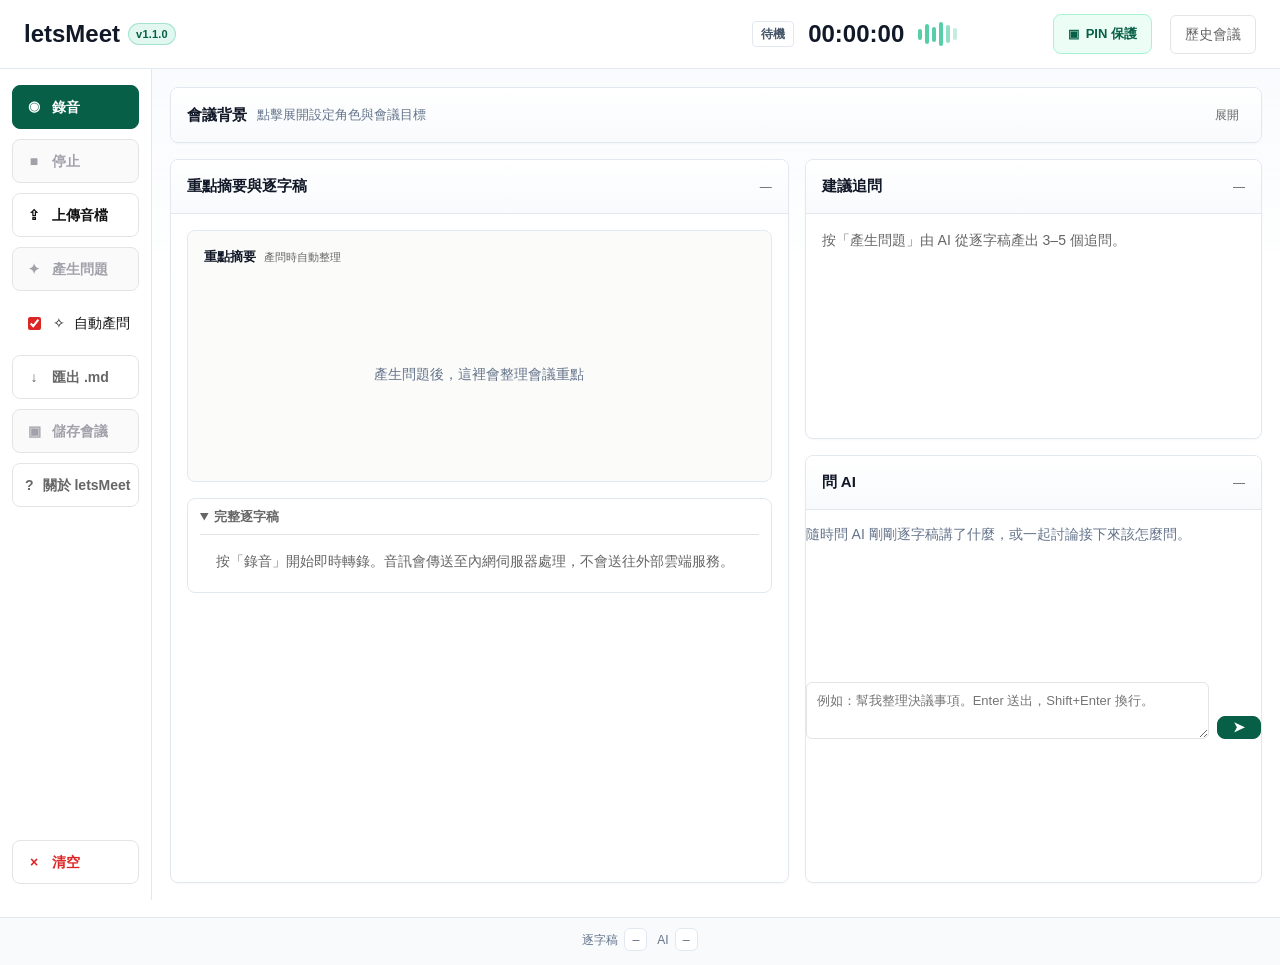
==== commit b23b38df: "feat: 上傳既有錄音檔批次轉錄（SSE 帶時間戳）+ 摘要失敗段可單段重生 上傳音檔分析 - 後端新增 POST /api/transcribe-file：接原始音檔 bytes（免 multip" ====
--- a/frontend/index.html
+++ b/frontend/index.html
@@ -33,6 +33,14 @@
         <span aria-hidden="true">■</span>
         停止
       </button>
+      <button id="btnUpload" class="btn rail-action" type="button"
+              title="上傳既有錄音檔(WAV/MP3/M4A…),整檔轉錄成逐字稿後照樣產問分析">
+        <span aria-hidden="true">⇪</span>
+        上傳音檔
+      </button>
+      <input id="uploadAudioInput" type="file"
+             accept="audio/*,video/mp4,video/webm,.wav,.mp3,.m4a,.aac,.ogg,.opus,.webm,.mp4,.flac"
+             hidden />
       <button id="btnAsk" class="btn rail-action" type="button" disabled
               title="逐字稿至少要 3 行才能產出有意義的問題">
         <span aria-hidden="true">✦</span>
--- a/frontend/assets/style.css
+++ b/frontend/assets/style.css
@@ -1408,9 +1408,27 @@
   line-height: 1.55;
 }
 
-.digest-text.digest-failed {
+.digest-text.digest-failed,
+.digest-text.digest-pending {
   color: var(--muted);
   font-style: italic;
+}
+
+.digest-retry {
+  margin-top: 4px;
+  padding: 3px 10px;
+  font-size: 12px;
+  font-weight: 600;
+  color: var(--accent);
+  background: transparent;
+  border: 1px solid var(--accent);
+  border-radius: 6px;
+  cursor: pointer;
+}
+
+.digest-retry:hover {
+  background: var(--accent);
+  color: #fff;
 }
 
 /* 完整逐字稿折疊 */
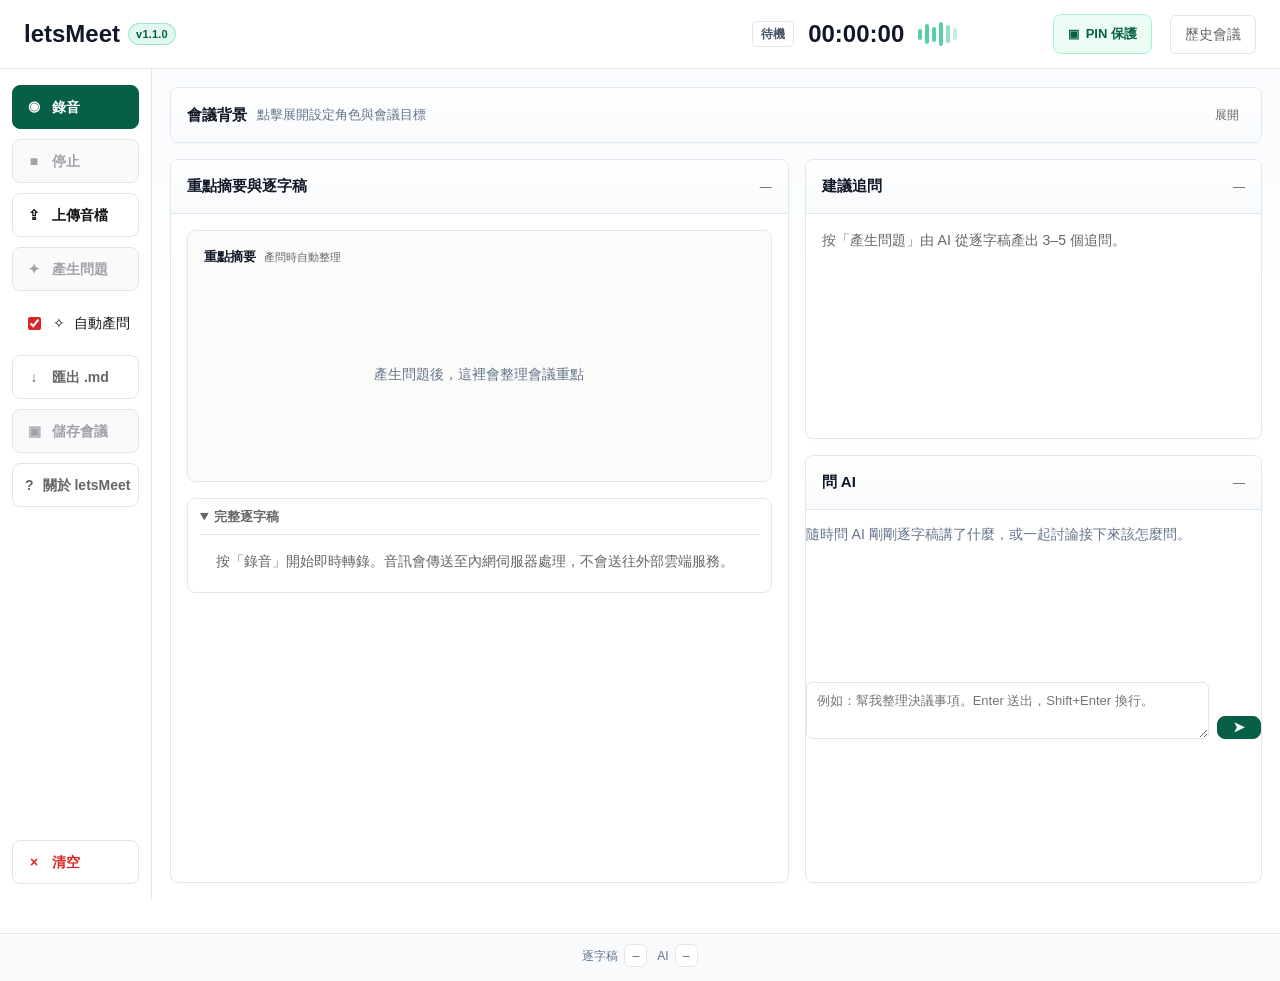
==== commit 1c9a7da2: "feat: 結束會議收尾 → AI 產生結構化會議記錄 (.md 下載) + /api/minutes - 後端 llm_client.generate_minutes + MINUTES_SYSTE" ====
--- a/frontend/index.html
+++ b/frontend/index.html
@@ -130,6 +130,19 @@
         </details>
       </section>
 
+      <section id="minutesPanel" class="panel minutes-panel" aria-labelledby="h-minutes" hidden>
+        <div class="panel-head">
+          <h2 id="h-minutes">會議記錄</h2>
+          <span id="minutesStat" class="stat">—</span>
+        </div>
+        <div id="minutesBody" class="minutes-body" aria-live="polite"></div>
+        <div class="minutes-actions">
+          <button id="btnDownloadMinutes" class="btn primary" type="button" disabled>下載會議記錄 (.md)</button>
+          <button id="btnRegenMinutes" class="btn ghost" type="button" disabled
+                  title="重新讓 AI 整理整場逐字稿">重新整理</button>
+        </div>
+      </section>
+
       <aside class="side-stack" aria-label="AI 輔助區">
         <section class="panel questions-panel" aria-labelledby="h-questions">
           <div class="panel-head">
--- a/frontend/assets/style.css
+++ b/frontend/assets/style.css
@@ -196,6 +196,7 @@
   grid-template-areas:
     "context context"
     "transcript side"
+    "minutes minutes"
     "save save";
   align-content: start;
   gap: 16px;
@@ -602,6 +603,7 @@
       "context"
       "transcript"
       "side"
+      "minutes"
       "save";
   }
 
@@ -1429,6 +1431,80 @@
 .digest-retry:hover {
   background: var(--accent);
   color: #fff;
+}
+
+/* ─── 會議記錄面板（結束會議收尾） ─────────────────────────────── */
+.minutes-panel {
+  border: 1px solid var(--accent-border, #a7f3d0);
+}
+
+.minutes-panel .panel-head {
+  background: linear-gradient(180deg, var(--accent-soft, #ecfdf5), #ffffff);
+}
+
+.minutes-body {
+  padding: 14px 16px;
+  max-height: 46vh;
+  overflow-y: auto;
+}
+
+.minutes-loading,
+.minutes-error {
+  color: var(--ink-muted, #64748b);
+  font-size: 13px;
+  margin: 4px 0;
+}
+
+.minutes-error { color: var(--danger, #dc2626); }
+
+.minutes-h {
+  margin: 14px 0 6px;
+  font-size: 14px;
+  font-weight: 700;
+  color: var(--accent, #047857);
+}
+
+.minutes-h:first-child { margin-top: 0; }
+
+.minutes-li {
+  position: relative;
+  padding-left: 16px;
+  margin: 4px 0;
+  font-size: 13px;
+  line-height: 1.6;
+  color: var(--ink, #111827);
+}
+
+.minutes-li::before {
+  content: "•";
+  position: absolute;
+  left: 2px;
+  color: var(--accent, #047857);
+}
+
+.minutes-p {
+  margin: 4px 0;
+  font-size: 13px;
+  line-height: 1.6;
+  color: var(--ink-soft, #475569);
+}
+
+.minutes-actions {
+  display: flex;
+  flex-wrap: wrap;
+  gap: 10px;
+  padding: 12px 16px 16px;
+  border-top: 1px solid var(--line, #e4e4e7);
+}
+
+.minutes-actions .btn:disabled {
+  opacity: 0.5;
+  cursor: not-allowed;
+}
+
+/* 收尾後逐字稿轉唯讀觀感（不阻止捲動，只淡化互動提示） */
+body.is-finalized .transcript {
+  user-select: text;
 }
 
 /* 完整逐字稿折疊 */
@@ -2041,6 +2117,7 @@
   grid-template-areas:
     "context context"
     "transcript side"
+    "minutes minutes"
     "save save";
   align-content: start;
   gap: 16px;
@@ -2049,6 +2126,7 @@
 .context-panel { grid-area: context; }
 .transcript-panel { grid-area: transcript; min-height: calc(100vh - 176px); }
 .side-stack { grid-area: side; display: grid; grid-template-rows: minmax(280px, auto) minmax(280px, 1fr); gap: 16px; }
+.minutes-panel { grid-area: minutes; }
 .save-meeting-form { grid-area: save; }
 
 .panel {
@@ -2150,6 +2228,7 @@
       "context"
       "transcript"
       "side"
+      "minutes"
       "save";
   }
   .transcript-panel { min-height: auto; }
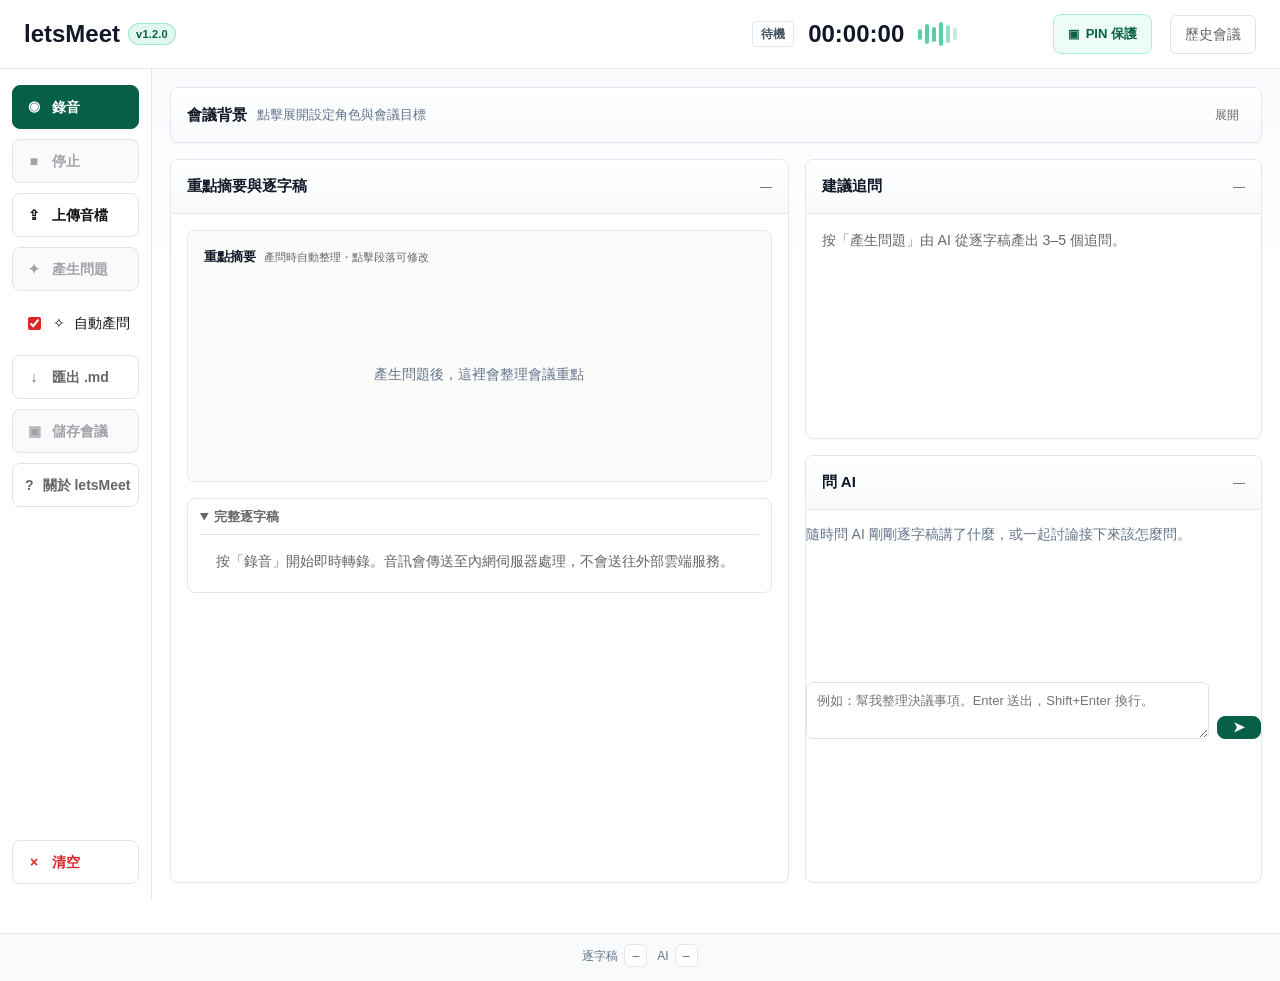
==== commit 4d26377a: "feat(frontend): 重點摘要與會議記錄現場可編輯 + v1.2.0 - 重點摘要段落點擊即可原地編輯(blur/Cmd+Enter 存、Esc 取消),失敗段可手動補寫 - 修訂後標記「已" ====
--- a/frontend/index.html
+++ b/frontend/index.html
@@ -4,13 +4,13 @@
   <meta charset="utf-8" />
   <meta name="viewport" content="width=device-width, initial-scale=1" />
   <title>letsMeet</title>
-  <link rel="stylesheet" href="assets/style.css?v=cockpit1" />
+  <link rel="stylesheet" href="assets/style.css?v=edit1" />
 </head>
 <body>
   <header class="bar">
     <div class="bar-inner">
       <span class="logo">letsMeet</span>
-      <span class="app-version" title="版本">v1.1.0</span>
+      <span class="app-version" title="版本">v1.2.0</span>
       <div class="session-meter" aria-label="會議狀態">
         <span id="connState" class="badge offline">待機</span>
         <span id="elapsed" class="elapsed" aria-label="已錄時間">00:00:00</span>
@@ -115,7 +115,7 @@
         <div id="digestArea" class="digest-area" hidden>
           <div class="digest-head">
             <span class="digest-title">重點摘要</span>
-            <span class="digest-hint">產問時自動整理</span>
+            <span class="digest-hint">產問時自動整理・點擊段落可修改</span>
           </div>
           <div id="digestList" class="digest-list"></div>
         </div>
@@ -138,6 +138,8 @@
         <div id="minutesBody" class="minutes-body" aria-live="polite"></div>
         <div class="minutes-actions">
           <button id="btnDownloadMinutes" class="btn primary" type="button" disabled>下載會議記錄 (.md)</button>
+          <button id="btnEditMinutes" class="btn ghost" type="button" disabled
+                  title="直接修改會議記錄內容，存檔後的下載會用修改版">編輯</button>
           <button id="btnRegenMinutes" class="btn ghost" type="button" disabled
                   title="重新讓 AI 整理整場逐字稿">重新整理</button>
         </div>
@@ -316,6 +318,6 @@
     </span>
   </footer>
 
-  <script src="assets/app.js?v=cockpit2"></script>
+  <script src="assets/app.js?v=edit1"></script>
 </body>
 </html>
--- a/frontend/assets/style.css
+++ b/frontend/assets/style.css
@@ -1414,6 +1414,38 @@
 .digest-text.digest-pending {
   color: var(--muted);
   font-style: italic;
+}
+
+.digest-text.digest-editable {
+  cursor: pointer;
+  border-radius: 6px;
+  margin: -2px -6px;
+  padding: 2px 6px;
+  transition: background 0.15s ease;
+}
+
+.digest-text.digest-editable:hover {
+  background: var(--accent-soft, #ecfdf5);
+  outline: 1px dashed var(--accent, #10b981);
+}
+
+.digest-edit,
+.minutes-edit {
+  width: 100%;
+  box-sizing: border-box;
+  font: inherit;
+  font-size: 13px;
+  line-height: 1.55;
+  color: inherit;
+  background: var(--panel, #fff);
+  border: 1px solid var(--accent, #10b981);
+  border-radius: 6px;
+  padding: 6px 8px;
+  resize: vertical;
+}
+
+.minutes-edit {
+  min-height: 260px;
 }
 
 .digest-retry {
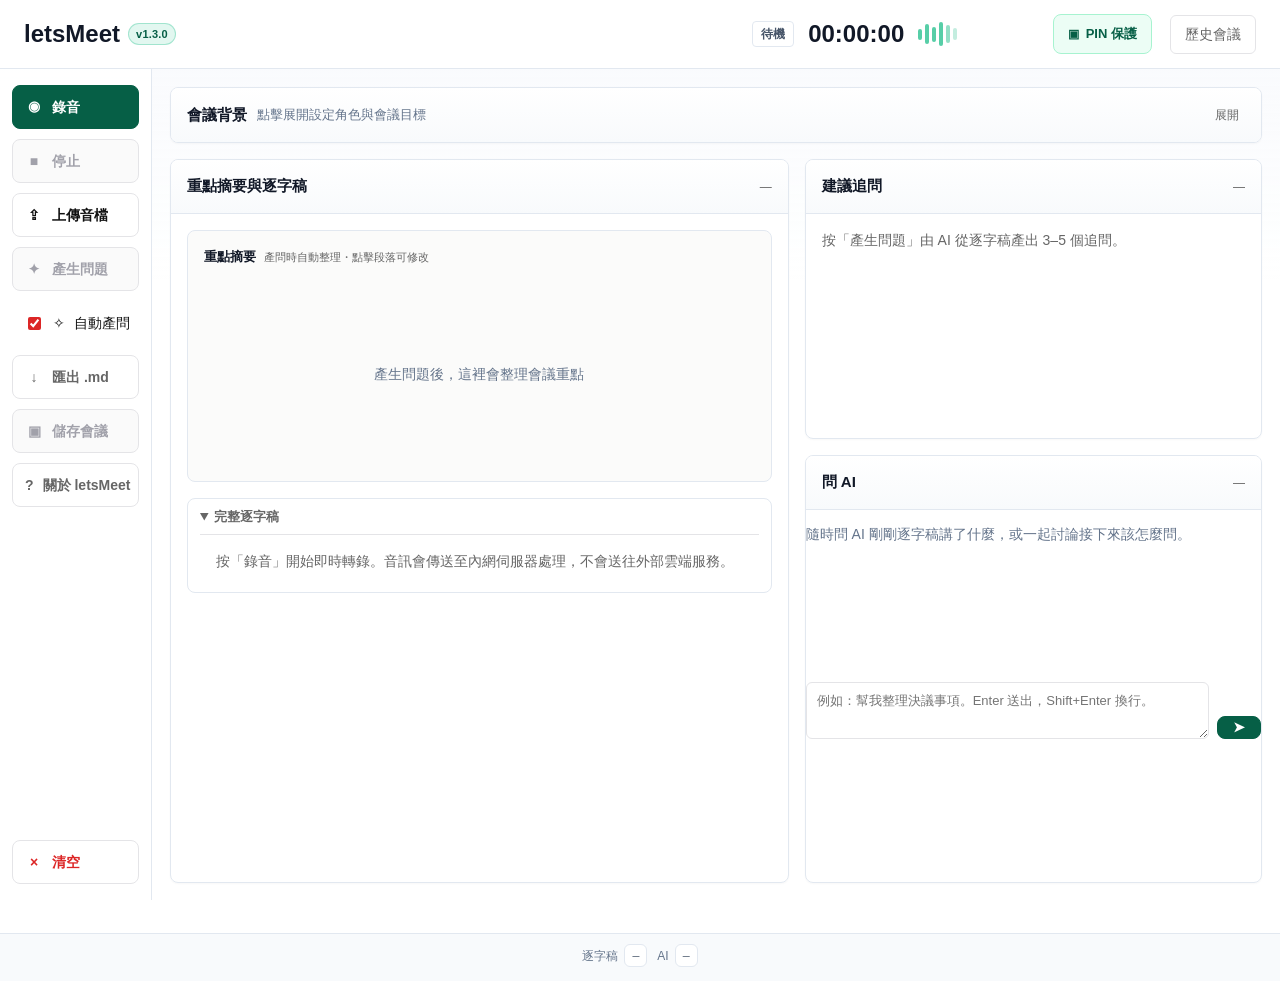
==== commit 61c6e389: "feat: 結束會議自動歸檔進會議庫 + 會議記錄入 DB - db: meeting_contents 加 minutes 欄(舊 DB 冪等遷移),save_meeting 收 minutes; " ====
--- a/frontend/index.html
+++ b/frontend/index.html
@@ -4,13 +4,13 @@
   <meta charset="utf-8" />
   <meta name="viewport" content="width=device-width, initial-scale=1" />
   <title>letsMeet</title>
-  <link rel="stylesheet" href="assets/style.css?v=edit1" />
+  <link rel="stylesheet" href="assets/style.css?v=arch1" />
 </head>
 <body>
   <header class="bar">
     <div class="bar-inner">
       <span class="logo">letsMeet</span>
-      <span class="app-version" title="版本">v1.2.0</span>
+      <span class="app-version" title="版本">v1.3.0</span>
       <div class="session-meter" aria-label="會議狀態">
         <span id="connState" class="badge offline">待機</span>
         <span id="elapsed" class="elapsed" aria-label="已錄時間">00:00:00</span>
@@ -318,6 +318,6 @@
     </span>
   </footer>
 
-  <script src="assets/app.js?v=edit1"></script>
+  <script src="assets/app.js?v=arch1"></script>
 </body>
 </html>
--- a/frontend/assets/style.css
+++ b/frontend/assets/style.css
@@ -1863,6 +1863,15 @@
   font-size: 13px;
   line-height: 1.6;
   margin: 0;
+  background: #fafafa;
+  border: 1px solid var(--line);
+  border-radius: 6px;
+  padding: 10px 12px;
+}
+
+.history-detail__minutes {
+  font-size: 13px;
+  line-height: 1.6;
   background: #fafafa;
   border: 1px solid var(--line);
   border-radius: 6px;
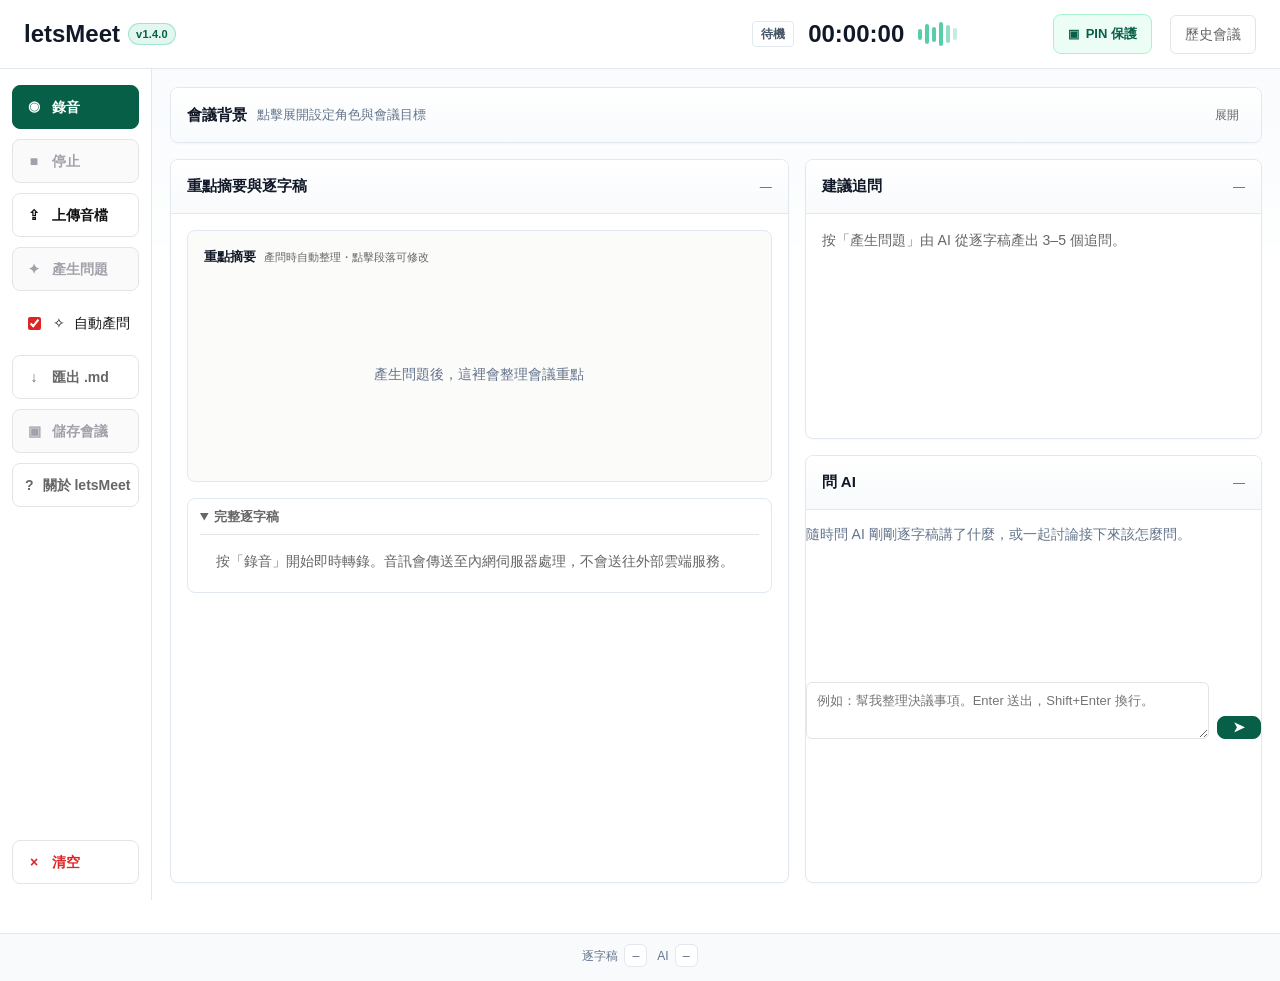
==== commit 1c3a73c5: "feat: 會議庫 FTS5 全文搜尋（trigram + <3字 LIKE fallback + PIN snippet 遮蔽） - db.py: meetings_fts 虛擬表(trigram " ====
--- a/frontend/index.html
+++ b/frontend/index.html
@@ -4,13 +4,13 @@
   <meta charset="utf-8" />
   <meta name="viewport" content="width=device-width, initial-scale=1" />
   <title>letsMeet</title>
-  <link rel="stylesheet" href="assets/style.css?v=arch1" />
+  <link rel="stylesheet" href="assets/style.css?v=search1" />
 </head>
 <body>
   <header class="bar">
     <div class="bar-inner">
       <span class="logo">letsMeet</span>
-      <span class="app-version" title="版本">v1.3.0</span>
+      <span class="app-version" title="版本">v1.4.0</span>
       <div class="session-meter" aria-label="會議狀態">
         <span id="connState" class="badge offline">待機</span>
         <span id="elapsed" class="elapsed" aria-label="已錄時間">00:00:00</span>
@@ -207,7 +207,7 @@
             <h2>歷史會議</h2>
             <p>受保護的會議需要 PIN 才能查看內容</p>
           </div>
-          <input class="history-filter" type="text" placeholder="搜尋會議標題或擁有者" />
+          <input class="history-filter" type="text" placeholder="全文搜尋：標題、摘要、逐字稿、會議記錄、追問" />
           <ul class="history-list"></ul>
         </div>
         <div class="history-modal__detailView" hidden></div>
@@ -318,6 +318,6 @@
     </span>
   </footer>
 
-  <script src="assets/app.js?v=arch1"></script>
+  <script src="assets/app.js?v=search1"></script>
 </body>
 </html>
--- a/frontend/assets/style.css
+++ b/frontend/assets/style.css
@@ -1804,6 +1804,21 @@
 .history-list__meta {
   font-size: 12px;
   color: var(--muted);
+}
+
+.history-list__snippet {
+  margin-top: 5px;
+  font-size: 12px;
+  line-height: 1.5;
+  color: #475569;
+  overflow-wrap: anywhere;
+}
+
+.history-list__hit {
+  background: #fef08a;
+  color: #713f12;
+  border-radius: 3px;
+  padding: 0 1px;
 }
 
 .history-list__loading,
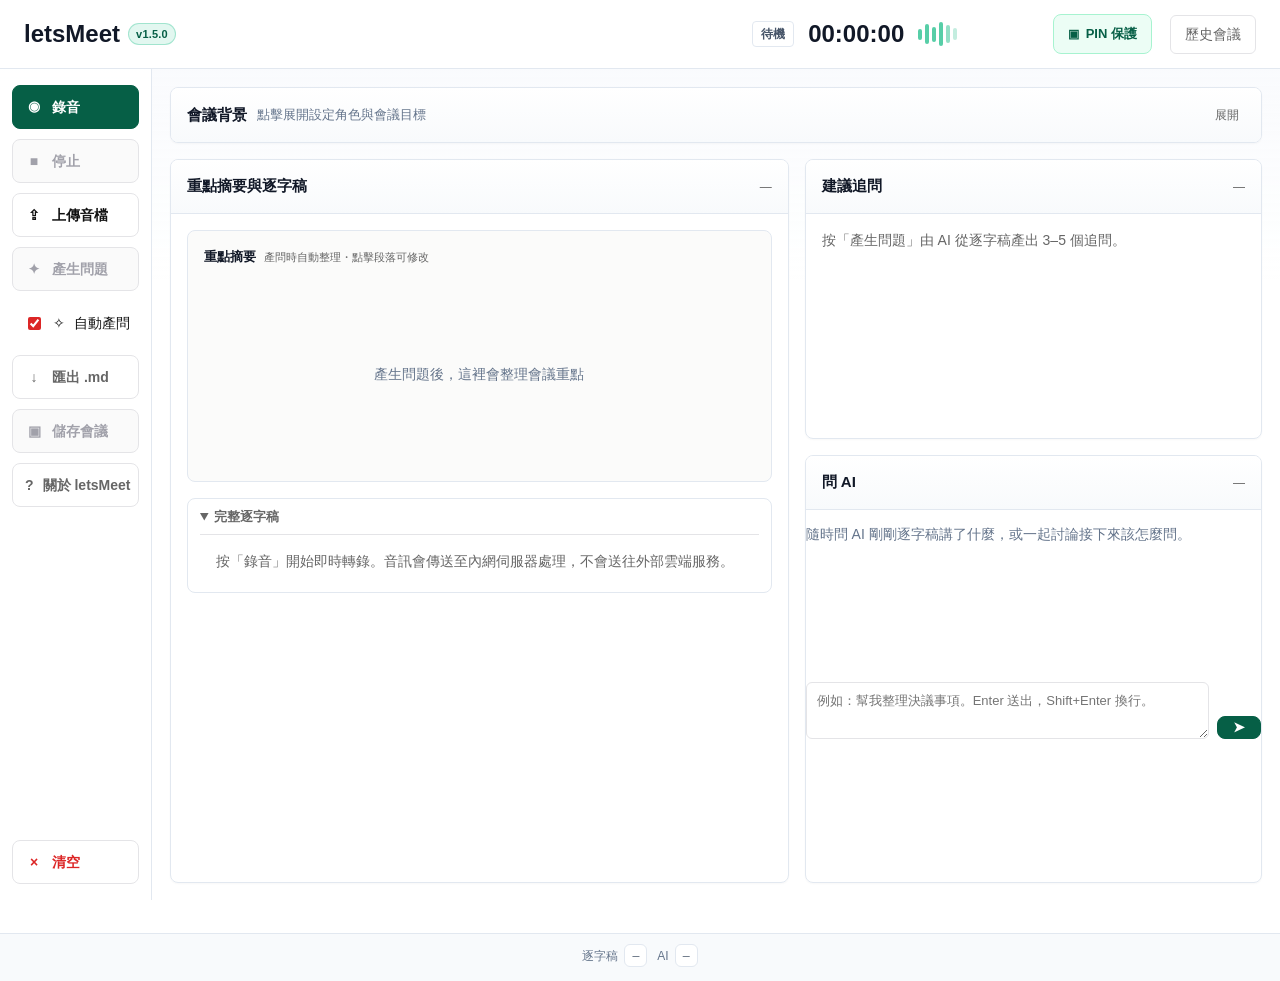
==== commit d1ce0143: "feat: 待辦結構化抽取 + 跨會議追蹤看板 - 結束會議自動從逐字稿抽出待辦（負責人/事項/期限），存進 action_items 表 - 歷史會議 modal 加「待辦追蹤」分頁，聚合所有會議未" ====
--- a/frontend/index.html
+++ b/frontend/index.html
@@ -4,13 +4,13 @@
   <meta charset="utf-8" />
   <meta name="viewport" content="width=device-width, initial-scale=1" />
   <title>letsMeet</title>
-  <link rel="stylesheet" href="assets/style.css?v=search1" />
+  <link rel="stylesheet" href="assets/style.css?v=todo1" />
 </head>
 <body>
   <header class="bar">
     <div class="bar-inner">
       <span class="logo">letsMeet</span>
-      <span class="app-version" title="版本">v1.4.0</span>
+      <span class="app-version" title="版本">v1.5.0</span>
       <div class="session-meter" aria-label="會議狀態">
         <span id="connState" class="badge offline">待機</span>
         <span id="elapsed" class="elapsed" aria-label="已錄時間">00:00:00</span>
@@ -207,8 +207,18 @@
             <h2>歷史會議</h2>
             <p>受保護的會議需要 PIN 才能查看內容</p>
           </div>
-          <input class="history-filter" type="text" placeholder="全文搜尋：標題、摘要、逐字稿、會議記錄、追問" />
-          <ul class="history-list"></ul>
+          <div class="history-tabs" role="tablist">
+            <button class="history-tab is-active" type="button" data-tab="meetings" role="tab" aria-selected="true">會議列表</button>
+            <button class="history-tab" type="button" data-tab="actions" role="tab" aria-selected="false">待辦追蹤</button>
+          </div>
+          <div class="history-tabpanel" data-panel="meetings">
+            <input class="history-filter" type="text" placeholder="全文搜尋：標題、摘要、逐字稿、會議記錄、追問" />
+            <ul class="history-list"></ul>
+          </div>
+          <div class="history-tabpanel" data-panel="actions" hidden>
+            <p class="history-actions__hint">所有會議尚未完成的待辦，打勾即結案。</p>
+            <ul class="history-actions"></ul>
+          </div>
         </div>
         <div class="history-modal__detailView" hidden></div>
       </div>
@@ -318,6 +328,6 @@
     </span>
   </footer>
 
-  <script src="assets/app.js?v=search1"></script>
+  <script src="assets/app.js?v=todo1"></script>
 </body>
 </html>
--- a/frontend/assets/style.css
+++ b/frontend/assets/style.css
@@ -1819,6 +1819,74 @@
   color: #713f12;
   border-radius: 3px;
   padding: 0 1px;
+}
+
+/* 歷史庫分頁：會議列表 / 待辦追蹤 */
+.history-tabs {
+  display: flex;
+  gap: 4px;
+  margin: 0 18px 10px;
+  border-bottom: 1px solid var(--border);
+}
+.history-tab {
+  border: none;
+  background: none;
+  padding: 8px 12px;
+  font-size: 13px;
+  font-weight: 600;
+  color: var(--muted);
+  cursor: pointer;
+  border-bottom: 2px solid transparent;
+  margin-bottom: -1px;
+}
+.history-tab.is-active {
+  color: var(--accent, #059669);
+  border-bottom-color: var(--accent, #059669);
+}
+.history-actions__hint {
+  margin: 0 18px 8px;
+  font-size: 12px;
+  color: var(--muted);
+}
+.history-actions {
+  list-style: none;
+  margin: 0;
+  padding: 0 18px 18px;
+  overflow-y: auto;
+}
+.action-item {
+  display: flex;
+  align-items: flex-start;
+  gap: 10px;
+  padding: 10px 0;
+  border-bottom: 1px solid var(--border);
+  transition: opacity 0.3s ease;
+}
+.action-item--done {
+  opacity: 0;
+}
+.action-item__check {
+  margin-top: 2px;
+  width: 16px;
+  height: 16px;
+  flex: none;
+  cursor: pointer;
+  accent-color: var(--accent, #059669);
+}
+.action-item__body {
+  min-width: 0;
+  flex: 1;
+}
+.action-item__task {
+  font-size: 14px;
+  line-height: 1.5;
+  color: #1f2937;
+  overflow-wrap: anywhere;
+}
+.action-item__meta {
+  margin-top: 3px;
+  font-size: 12px;
+  color: var(--muted);
 }
 
 .history-list__loading,
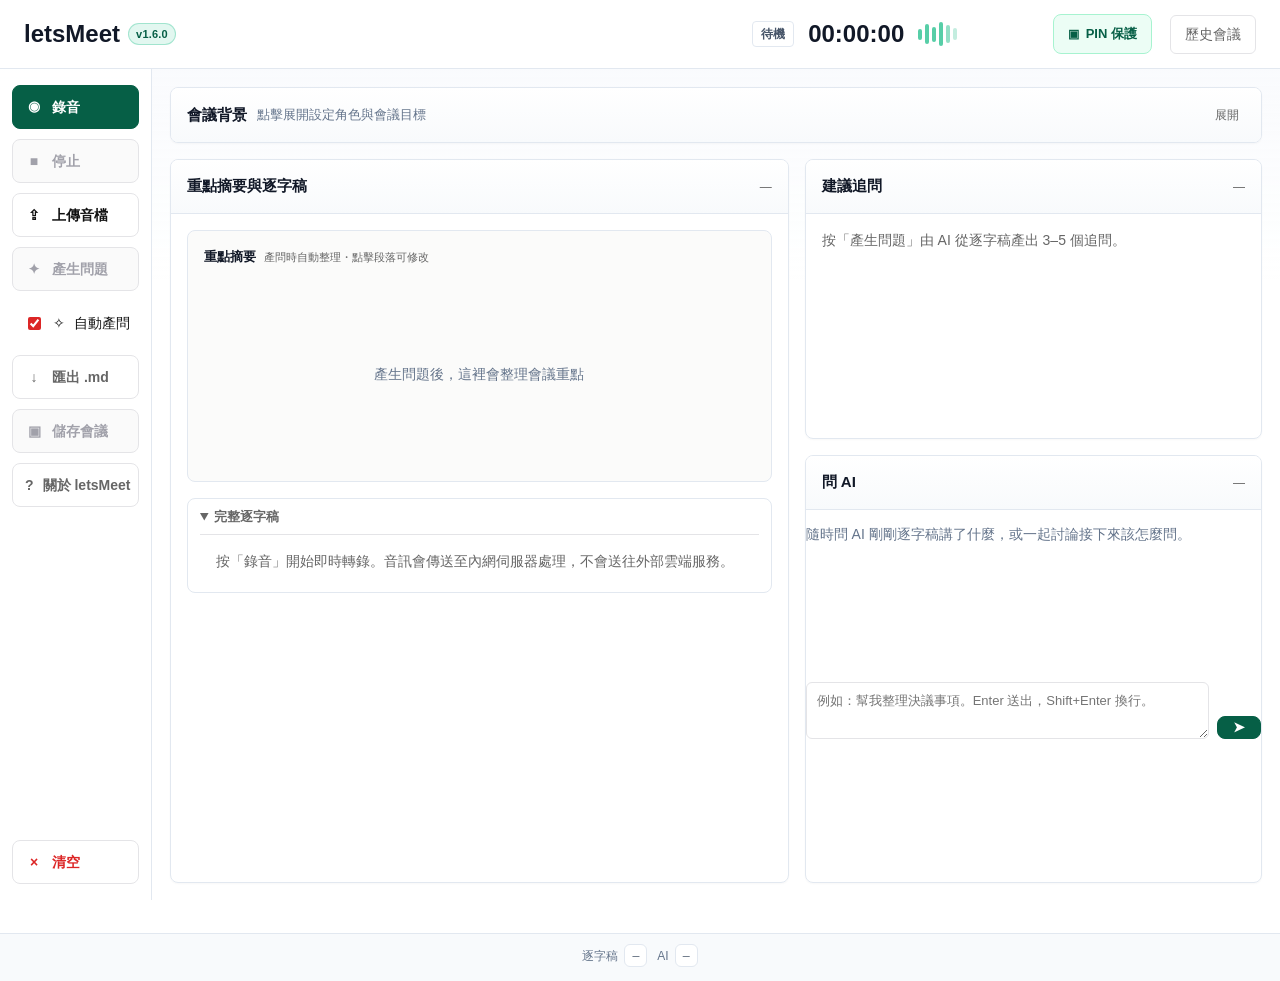
==== commit dd50d6ce: "feat: 會議背景範本庫（DB 共用 CRUD）＋修 HTTP 下錄音炸掉 - context_templates 表 + /api/contexts GET/POST/PUT/DELETE，內建 " ====
--- a/frontend/index.html
+++ b/frontend/index.html
@@ -4,13 +4,13 @@
   <meta charset="utf-8" />
   <meta name="viewport" content="width=device-width, initial-scale=1" />
   <title>letsMeet</title>
-  <link rel="stylesheet" href="assets/style.css?v=todo1" />
+  <link rel="stylesheet" href="assets/style.css?v=ctx1" />
 </head>
 <body>
   <header class="bar">
     <div class="bar-inner">
       <span class="logo">letsMeet</span>
-      <span class="app-version" title="版本">v1.5.0</span>
+      <span class="app-version" title="版本">v1.6.0</span>
       <div class="session-meter" aria-label="會議狀態">
         <span id="connState" class="badge offline">待機</span>
         <span id="elapsed" class="elapsed" aria-label="已錄時間">00:00:00</span>
@@ -80,12 +80,17 @@
                   aria-expanded="false" aria-controls="contextBody">展開</button>
         </div>
         <div id="contextBody" class="context-body" hidden>
-          <div class="preset-row" role="group" aria-label="情境範本">
-            <span class="preset-label">情境範本</span>
-            <button class="preset" type="button" data-preset="client">跟甲方溝通</button>
-            <button class="preset" type="button" data-preset="engineer">跟工程師溝通</button>
-            <button class="preset" type="button" data-preset="pm">跟 PM 溝通</button>
-            <button class="preset" type="button" data-preset="eng_pm">工程師 × PM</button>
+          <div class="preset-row" role="group" aria-label="背景範本">
+            <span class="preset-label">背景範本</span>
+            <span id="tplList" class="tpl-list"></span>
+            <span class="tpl-actions">
+              <button id="btnTplSave" class="tpl-action" type="button"
+                      title="把下方兩欄內容存成一個新範本">＋ 存成範本</button>
+              <button id="btnTplUpdate" class="tpl-action" type="button" disabled
+                      title="用下方兩欄內容覆蓋選中的範本">更新</button>
+              <button id="btnTplDelete" class="tpl-action tpl-action-danger" type="button" disabled
+                      title="刪除選中的範本">刪除</button>
+            </span>
           </div>
           <div class="context-grid">
             <label class="context-field">
@@ -328,6 +333,6 @@
     </span>
   </footer>
 
-  <script src="assets/app.js?v=todo1"></script>
+  <script src="assets/app.js?v=ctx1"></script>
 </body>
 </html>
--- a/frontend/assets/style.css
+++ b/frontend/assets/style.css
@@ -1187,6 +1187,49 @@
   outline-offset: 2px;
 }
 
+.tpl-list {
+  display: inline-flex;
+  flex-wrap: wrap;
+  align-items: center;
+  gap: 8px;
+  font-size: 12px;
+  color: var(--muted);
+}
+
+.tpl-actions {
+  display: inline-flex;
+  align-items: center;
+  gap: 6px;
+  margin-left: auto;
+}
+
+.tpl-action {
+  font: inherit;
+  font-size: 12px;
+  padding: 4px 10px;
+  border: 1px dashed var(--line);
+  background: transparent;
+  color: var(--muted);
+  border-radius: 999px;
+  cursor: pointer;
+  transition: border-color 120ms, color 120ms;
+}
+
+.tpl-action:hover:not(:disabled) {
+  border-color: var(--fg);
+  color: var(--fg);
+}
+
+.tpl-action:disabled {
+  opacity: 0.45;
+  cursor: default;
+}
+
+.tpl-action-danger:hover:not(:disabled) {
+  border-color: var(--danger-border);
+  color: #991b1b;
+}
+
 .context-sublabel {
   display: block;
   font-size: 12px;
@@ -1326,6 +1369,8 @@
 }
 
 /* ── 錯誤橫幅(role=alert) ───────────────────────────── */
+/* fixed overlay:banner 是 main.app-shell(grid)的子元素,
+   一進文件流就會被當成 grid item 擠掉 rail 欄位而破版,所以脫離文件流浮在上方 */
 .error-banner {
   display: flex;
   align-items: center;
@@ -1335,11 +1380,14 @@
   color: #991b1b;
   padding: 10px 14px;
   border-radius: 6px;
-  margin-bottom: 12px;
-  font-size: 13px;
-  position: sticky;
-  top: 52px;
-  z-index: 5;
+  font-size: 13px;
+  position: fixed;
+  top: 80px;
+  left: 50%;
+  transform: translateX(-50%);
+  width: min(680px, calc(100vw - 32px));
+  z-index: 60;
+  box-shadow: 0 8px 24px rgba(15, 23, 42, 0.18);
 }
 
 .error-banner .error-text {
